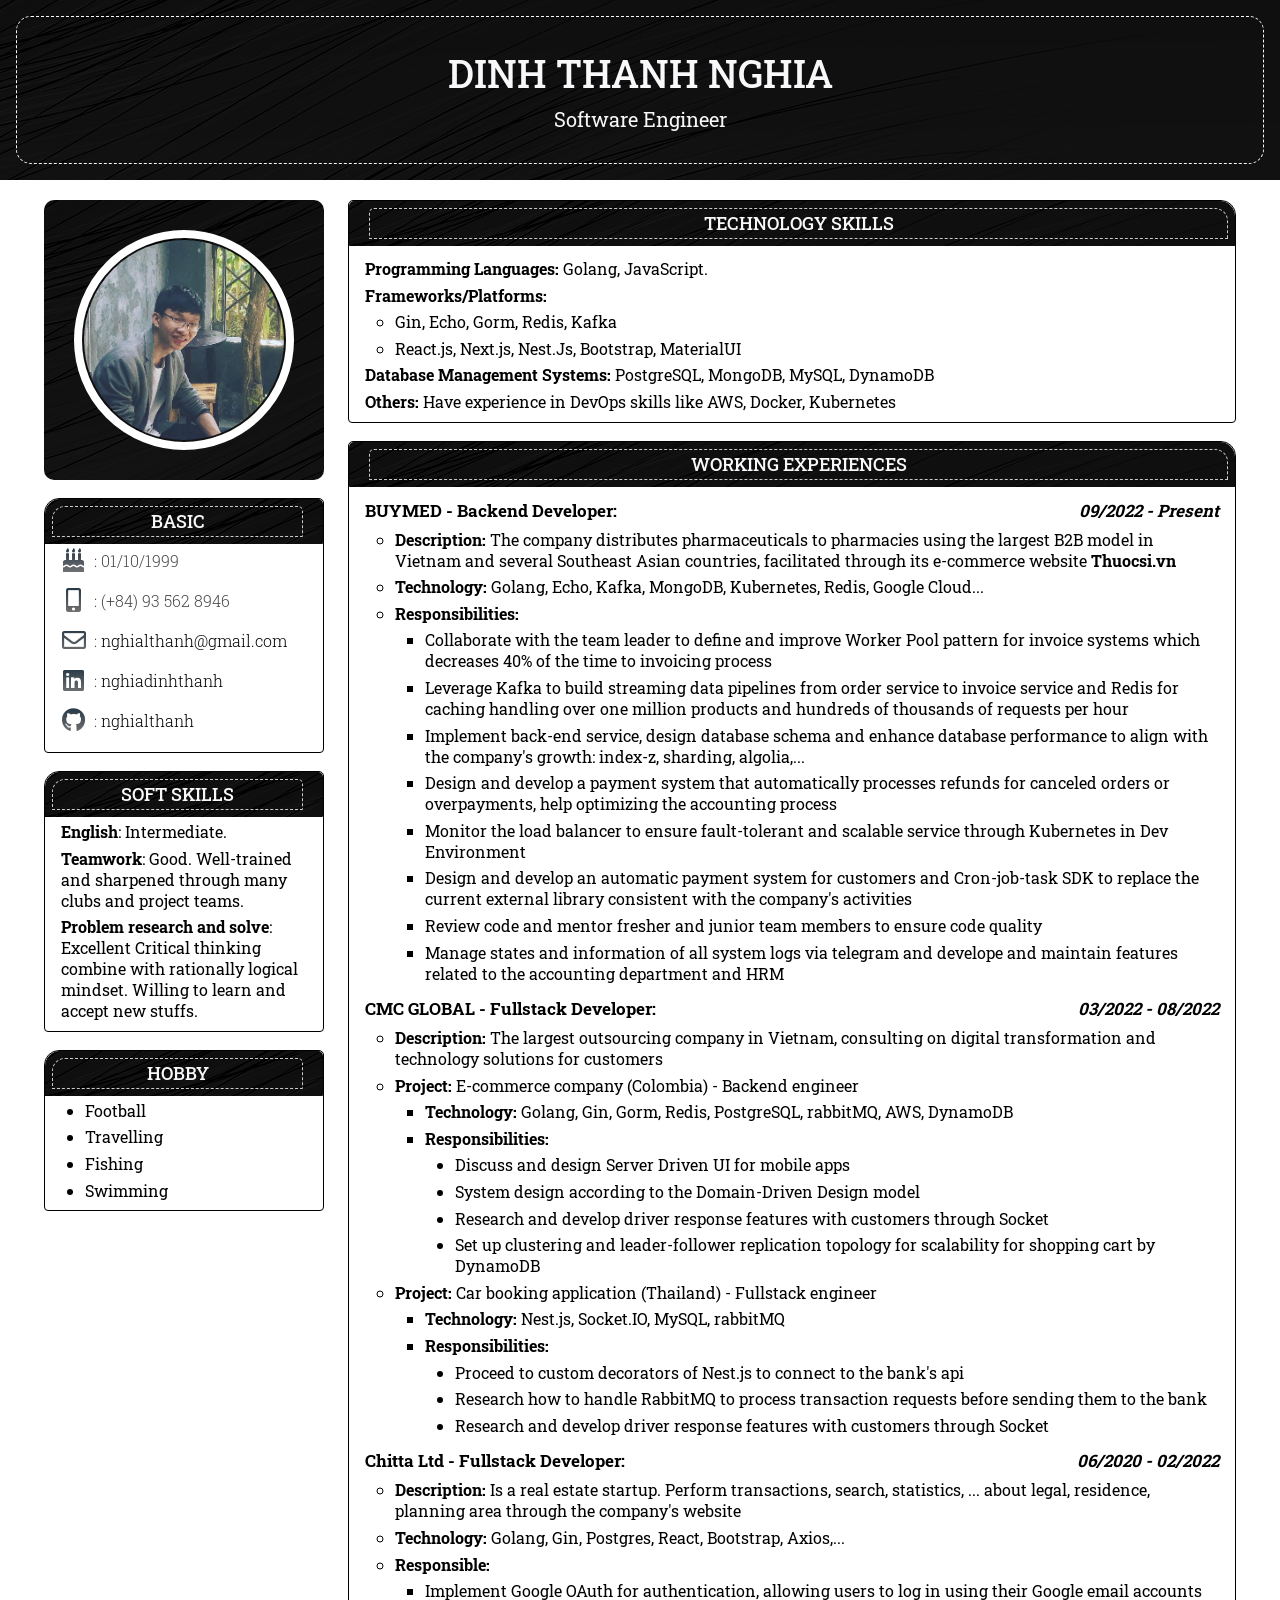
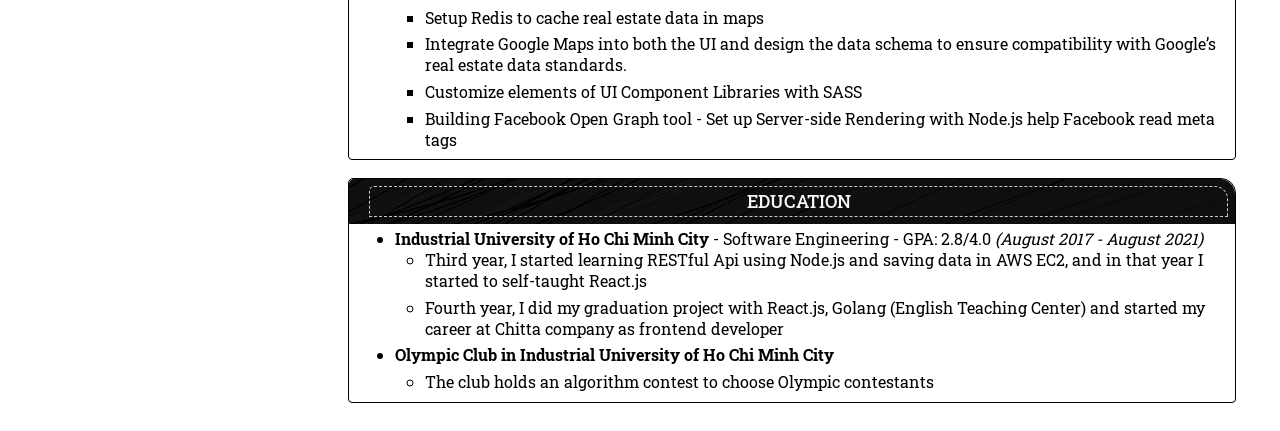
==== page/cv/cv.html @ 8c330e4e "fix huge ui" ====
<!DOCTYPE html>
<html>
    <head>
        <meta charset="utf-8" />
        <meta name="description" content="" />
        <title>Dinh Thanh Nghia CV</title>
        <link
            rel="stylesheet"
            href="https://cdnjs.cloudflare.com/ajax/libs/font-awesome/5.15.4/css/all.min.css"
        />

        <link
            href="https://fonts.googleapis.com/css?family=Roboto:100,400|Roboto+Slab:300,400|Quicksand:300|JetBrains+Mono:wght@100;300"
            rel="stylesheet"
        />
        <link rel="stylesheet" href="./cv.css" />
        <link rel="stylesheet" href="../../cv-wrapper.css" />
        <link rel="stylesheet" href="../../cv-global.css" />
    </head>
    <body>
        <div class="hero_section hero_section_resume">
            <div class="hero_section_intro"><p>DINH THANH NGHIA</p><span>Software Engineer</span></div>
        </div>

        <div class="wrapper wrapper_color">
            <div class="columns">
                <div class="column column_left">
                    <div class="column_left_avatar">
                        <div class="avatar">
                        <img src="../../img/avatar.jpg" alt="avatar"></img></div>
                    </div>
                    <div class="box_info">
                        <div class="title_pane">
                            <div class="title_pane_border">
                                <div class="title_pane_text"><i class="fas fa-user"></i>Basic</div>
                            </div>
                            <div class="title_pane_circle_white">
                                <div class="circle_white"></div>
                                <div class="circle_white"></div>
                            </div>
                        </div>
                        <div class="box_info_content">
                            <p class="box_info_content_item">
                                <i class="fas fa-birthday-cake icon_title"></i><span>:
                                01/10/1999</span>
                            </p>
                            <p class="box_info_content_item">
                                <i class="fas fa-mobile-alt icon_title"></i
                                ><span>: (+84) 93 562 8946</span>
                            </p>
                            <p class="box_info_content_item">
                                <i class="far fa-envelope icon_title"></i><span>:
                                <a
                                    href="mailto:nghialthanh@gmail.com"
                                    target="_blank"
                                    style="color: black;"
                                    >nghialthanh@gmail.com</a
                                ><span>
                            </p>
                            <p class="box_info_content_item">
                                <i class="fab fa-linkedin icon_title"></i><span>:
                                    <a
                                    href="https://www.linkedin.com/in/nghia-dinh-8259a9192/"
                                    target="_blank"
                                    style="color: black;"
                                    >nghiadinhthanh</a></span>
                            </p>
                            <p class="box_info_content_item">
                                <i class="fab fa-github icon_title"></i><span>:
                                    <a
                                    href="https://github.com/nghialthanh"
                                    target="_blank"
                                    style="color: black;"
                                    >nghialthanh</a></span>
                            </p>
                        </div>
                    </div>
                    <div class="box_info">
                        <div class="title_pane">
                            <div class="title_pane_border">
                                <div class="title_pane_text"><i class="fas fa-gamepad"></i>Soft skills</div>
                            </div>
                            <div class="title_pane_circle_white">
                                <div class="circle_white"></div>
                                <div class="circle_white"></div>
                            </div>
                        </div>
                        <div class="box_info_content">
                            <ul style="padding-left: 0;list-style: none;">
                                <li><strong>English</strong>: Intermediate.</li>
                                <li><strong>Teamwork</strong>: Good. Well-trained and sharpened through many clubs and project teams.</li>
                                <li><strong>Problem research and solve</strong>: Excellent Critical thinking combine with rationally logical mindset. Willing to learn and accept new stuffs.</li>
                            </ul>
                        </div>
                    </div>
                    <div class="box_info">
                        <div class="title_pane">
                            <div class="title_pane_border">
                                <div class="title_pane_text"><i class="fas fa-gamepad"></i>Hobby</div>
                            </div>
                            <div class="title_pane_circle_white">
                                <div class="circle_white"></div>
                                <div class="circle_white"></div>
                            </div>
                        </div>
                        <div class="box_info_content">
                            <ul style="padding-left: 1.5rem;">
                                <li>Football</li>
                                <li>Travelling</li>
                                <li>Fishing</li>
                                <li>Swimming</li>
                            </ul>
                        </div>
                    </div>
                </div>
                <!-- <div class="columns_hr"></div> -->
                <div class="column column_right">
                    <div class="box_info box_info_right" style="margin-top: 0;">
                        <div class="title_pane">
                            <div class="title_pane_circle_white">
                                <div class="circle_white"></div>
                                <div class="circle_white"></div>
                            </div>
                            <div class="title_pane_border">
                                <div class="title_pane_text"><i class="fas fa-trophy"></i>Technology skills</div>
                            </div>
                        </div>
                        <div class="box_info_content">
                            <ul style="list-style: none;padding-left: 0px; margin-top: 8px;">
                                <li><strong>Programming Languages:</strong> Golang, JavaScript.</li>
                                <li><strong>Frameworks/Platforms:</strong></li>
                                <ul>
                                    <li>Gin, Echo, Gorm, Redis, Kafka</li>
                                    <li>React.js, Next.js, Nest.Js, Bootstrap, MaterialUI</li>
                                </ul>
                                <li><strong>Database Management Systems:</strong> PostgreSQL, MongoDB, MySQL, DynamoDB</li>
                                <li><strong>Others:</strong> Have experience in DevOps skills like AWS, Docker, Kubernetes</li>
                            </ul>
                        </div>
                    </div>
                    <div class="box_info box_info_right">
                        <div class="title_pane">
                            <div class="title_pane_circle_white">
                                <div class="circle_white"></div>
                                <div class="circle_white"></div>
                            </div>
                            <div class="title_pane_border">
                                <div class="title_pane_text"><i class="fas fa-briefcase"></i>Working Experiences</div>
                            </div>
                        </div>
                        <div class="box_info_content">
                            <ul style="list-style: none;padding-left: 0px; margin-top: 8px;">
                                <li><strong class="label_company">BUYMED - Backend Developer: <em>09/2022 - Present</em></strong>
                                    <ul>
                                        <li style="margin-top: .3rem;"><strong>Description:</strong> The company distributes pharmaceuticals to pharmacies using the largest B2B model in Vietnam and several Southeast Asian countries, facilitated through its e-commerce website <strong>Thuocsi.vn</strong></li>
                                        <li style="margin-top: .3rem;"><strong>Technology:</strong> Golang, Echo, Kafka, MongoDB, Kubernetes, Redis, Google Cloud...</li>
                                        <li style="margin-top: .3rem;"><strong>Responsibilities:</strong></li>
                                        <ul>
                                            <li>Collaborate with the team leader to define and improve Worker Pool pattern for invoice systems which decreases 40% of the time to invoicing process</li>
                                            <li>Leverage Kafka to build streaming data pipelines from order service to invoice service and Redis for caching handling over one million products and hundreds of thousands of requests per hour</li>
                                            <li>Implement back-end service, design database schema and enhance database performance to align with the company's growth: index-z, sharding, algolia,...</li>
                                            <li>Design and develop a payment system that automatically processes refunds for canceled orders or overpayments, help optimizing the accounting process</li>
                                            <li>Monitor the load balancer to ensure fault-tolerant and scalable service through Kubernetes in Dev Environment</li>
                                            <li>Design and develop an automatic payment system for customers and Cron-job-task SDK to replace the current external library consistent with the company's activities</li>
                                            <li>Review code and mentor fresher and junior team members to ensure code quality</li>
                                            <li>Manage states and information of all system logs via telegram and develope and maintain features related to the accounting department and HRM</li>
                                        </ul>
                                    </ul>
                                </li>
                            </ul>
                        </div>
                        <div class="box_info_content">
                            <ul style="list-style: none;padding-left: 0px;">
                                <li><strong class="label_company">CMC GLOBAL - Fullstack Developer: <em>03/2022 - 08/2022</em></strong>
                                    
                                    <ul>
                                        <li style="margin-top: .3rem;"><strong>Description:</strong> The largest outsourcing company in Vietnam, consulting on digital transformation and technology solutions for customers
                                        <li style="margin-top: .3rem;"><strong>Project:</strong> E-commerce company (Colombia) - Backend engineer</li>
                                        <ul>
                                            <li><strong>Technology:</strong> Golang, Gin, Gorm, Redis, PostgreSQL, rabbitMQ, AWS, DynamoDB</li>
                                            <li><strong>Responsibilities:</strong></li>
                                            <ul style="list-style: outside;">
                                                <li>Discuss and design Server Driven UI for mobile apps</li>
                                                <li>System design according to the Domain-Driven Design model</li>
                                                <li>Research and develop driver response features with customers through Socket</li>
                                                <li>Set up clustering and leader-follower replication topology for scalability for shopping cart by DynamoDB</li>
                                            </ul>
                                        </ul>
                                        <li style="margin-top: .3rem;"><strong>Project:</strong> Car booking application (Thailand) - Fullstack engineer</li>
                                        <ul>
                                            <li><strong>Technology:</strong> Nest.js, Socket.IO, MySQL, rabbitMQ</li>
                                            <li><strong>Responsibilities:</strong></li>
                                            <ul style="list-style: outside;">
                                                <li>Proceed to custom decorators of Nest.js to connect to the bank's api</li>
                                                <li>Research how to handle RabbitMQ to process transaction requests before sending them to the bank</li>
                                                <li>Research and develop driver response features with customers through Socket</li>
                                            </ul>
                                        </ul>
                                    </ul>
                                </li>
                            </ul>
                        </div>
                        <div class="box_info_content">
                            <ul style="list-style: none;padding-left: 0px;"">
                                <li><strong class="label_company">Chitta Ltd - Fullstack Developer: <em>06/2020 - 02/2022</em></strong>
                                    <ul>
                                        <li style="margin-top: .3rem;"><strong>Description:</strong> Is a real estate startup. Perform transactions, search, statistics, ... about legal, residence, planning area through the company's website</li>
                                        <li style="margin-top: .3rem;"><strong>Technology:</strong> Golang, Gin, Postgres, React, Bootstrap, Axios,...</li>
                                        <li style="margin-top: .3rem;"><strong>Responsible:</strong></li>
                                            <ul>
                                                <li>Implement Google OAuth for authentication, allowing users to log in using their Google email accounts</li>
                                                <li>Setup Redis to cache real estate data in maps</li>
                                                <li>Integrate Google Maps into both the UI and design the data schema to ensure compatibility with Google’s real estate data standards.</li>
                                                <li>Customize elements of UI Component Libraries with SASS</li>
                                                <li>Building Facebook Open Graph tool - Set up Server-side Rendering with Node.js help Facebook read meta tags</li>
                                            </ul>
                                        </li> 
                                    </ul>
                                </li>
                            </ul>
                        </div> 
                        
                        
                    </div>
                    <!-- <div class="box_info box_info_right">
                        <div class="title_pane">
                            <div class="title_pane_circle_white">
                                <div class="circle_white"></div>
                                <div class="circle_white"></div>
                            </div>
                            <div class="title_pane_border">
                                <div class="title_pane_text"><i class="fas fa-rocket"></i>Project</div>
                            </div>
                        </div>
                        <div class="box_info_content">
                            <ul>
                                <li><strong>English Teaching Center</strong> - Fullstack Developer: <em>(March 2021 - May 2021)</em><br>
                                    <ul>
                                        <li style="margin-top: .35rem;">Technology: FE(React.js, Redux, Bootstrap, SASS, Axios), BE-(Golang-Gin-MongoDB)</li>
                                        <li>Introducing the English teaching center</li>
                                        <li>Manages the teaching and learning through the management website</li>
                                    </ul>
                                </li>
                                <li><strong>StartUp-ChatWebsite-FazoLace</strong> - Frontend Developer: <em>(August 2020 - October 2020)</em><br>
                                    <ul>
                                        <li style="margin-top: .35rem;">Technology: React.js, Redux, Ant Design, SASS, Axios, Socket.IO</li>
                                        <li>Allows users to create accounts and 
                                            login to the web</li>
                            
                                        <li>
                                            
                                            Send message,
                                            stickers, pictures and videos for everyone</li>
                                    </ul>
                                </li>
                            </ul>
                        </div>
                    </div> -->
                    <div class="box_info box_info_right">
                        <div class="title_pane">
                            <div class="title_pane_circle_white">
                                <div class="circle_white"></div>
                                <div class="circle_white"></div>
                            </div>
                            <div class="title_pane_border">
                                <div class="title_pane_text"><i class="fas fa-user-graduate"></i>Education
                                </div>
                            </div>
                        </div>
                        <div class="box_info_content">
                            <ul>
                                <li><strong>Industrial University of Ho Chi Minh City</strong> - Software Engineering - GPA: 2.8/4.0 <em>(August 2017 -  August 2021)</em><br>
                                    <ul>
                                        <li>Third year, I started learning RESTful Api using Node.js and saving data in AWS EC2, and in that year I started to self-taught React.js
                                            </li>
                                        <li>Fourth year, I did my graduation project with React.js, Golang (English Teaching Center) and started my career at Chitta company as frontend developer
                                            </li>
                                    </ul>
                                </li>
                                <li><strong>Olympic Club in Industrial University of Ho Chi
                                    Minh City</strong><br>
                                    <ul>
                                        <li style="margin-top: .35rem;">The club holds an algorithm contest to choose Olympic contestants
                                            </li>
                                    </ul>
                                </li>
                            </ul>
                        </div>
                    </div>
                </div>
            </div>
        </div>
        <!-- <script src="https://cdnjs.cloudflare.com/ajax/libs/highlight.js/9.12.0/highlight.min.js"></script> -->
        <!-- <script>
            hljs.initHighlightingOnLoad();
        </script> -->
        <script src="cv.js"></script>
    </body>
</html>
---- page/cv/cv.css ----
/* hero resume  */

.hero_section_resume {
    padding: 1rem !important;
    height: 180px !important;
    /* background-color: var(--primary-color-light) !important; */
    background-image: url("../../img/back1.jpg");
    transition: height 2s, background-color 2s !important;
}

.hero_section_intro {
    width: 100%;
    height: 100%;
    display: flex;
    flex-direction: column;
    justify-content: center;
    align-items: center;
    border: 1px dashed var(--bg-color);
    border-radius: 15px;
}

.hero_section_intro p {
    color: var(--bg-color);
    font-size: 38px;
    font-weight: 500;
    margin-bottom: 0.5rem;
    margin-top: 0;
}

.hero_section_intro span {
    color: var(--bg-color);
    font-size: 20px;
    font-weight: 400;
}

.columns {
    width: 100%;
    height: 100%;
    display: flex;
    padding-top: 0.5rem;
}

.columns_hr {
    width: 5px;
    border-radius: 5px;
    margin: 0.75rem 0;
    background-color: var(--primary-color-light);
    /* width: 0; 
    height: 0; 
    border-left: 30px solid transparent;
    border-right: 30px solid transparent;
  
    border-bottom: 1000px solid rgb(80, 41, 5); */
}

.column {
    position: relative;
    display: block;
    flex-basis: 0;
    flex-grow: 1;
    flex-shrink: 1;
    padding: 0.75rem;
}

/* column to the left of cv */
.column_left {
    width: 25%;
    flex: none;
    min-width: 285px;
}

.column_left_avatar {
    display: flex;
    justify-content: center;
    align-items: center;
    position: relative;
    z-index: 98;
    padding: 30px;
    background-image: url("../../img/back.jpg");
    border-radius: 10px;
}

.column_left_avatar .avatar {
    width: 220px;
    height: 220px;
    position: relative;
    border-radius: 50%;
    border: 8px solid white;
    display: flex;
    justify-content: center;
    align-items: center;
}

/* .column_left_avatar .avatar::after {
    content: "";
    border: 10px solid rgba(55, 140, 63, 0.6);
    border-radius: 50%;
    height: 200px;
    width: 200px;
    position: absolute;
    left: -17px;
    top: -17px;
    animation: pulsate 1.6s ease-out;
    animation-iteration-count: infinite;
    opacity: 0;
    z-index: 2;
} */

.column_left_avatar .avatar img {
    position: relative;
    padding: 0;
    margin: 0;
    border-radius: 50%;
    transition: all 0.3s ease-out;
    width: 200px;
    height: 200px;
    object-fit: cover;
    z-index: 3;
}

.box_info {
    margin-top: 18px;
    background-color: var(--primary-color-light-2);
    border-radius: 15px 5px 4px 4px;
    border: 1px solid black;
    /* box-shadow: 2px 4px 4px rgba(0, 0, 0, 0.25); */
}

.column_right .box_info {
    border-radius: 5px 15px 4px 4px;
}

/* box title pane */
.title_pane {
    /* background-color: var(--primary-color-light); */
    background-image: url("../../img/back.jpg");
    border-radius: 15px 5px 1px 0px;
    padding: 7px;
    padding-right: 0;
    position: relative;
    display: flex;
}

.column_right .title_pane {
    background-image: url("../../img/back2.jpg");
    border-radius: 5px 15px 0px 1px;
    padding-left: 0;
    padding-right: 7px;
}

.title_pane_border {
    width: calc(100% - 20px);
    border: 1px dashed var(--light-gray-color);
    border-radius: 13px 5px 1px 0px;
    padding: 3px;
}

.column_right .title_pane_border {
    border-radius: 5px 13px 0px 1px;
}

.title_pane_text {
    color: var(--bg-color);
    text-transform: uppercase;
    font-weight: 500;
    text-align: center;
    font-size: 1.1rem;
}

.title_pane_text i {
    font-size: 1.2rem;
    margin-right: 0.5rem;
    display: none;
}

.title_pane_circle_white {
    display: flex;
    width: 20px;
    flex-direction: column;
    justify-content: space-between;
    align-items: center;
}
.title_pane_circle_white .circle_white {
    border-radius: 50%;
    width: 9px;
    height: 9px;
    /* background-color: var(--bg-color); */
    position: relative;
}

/* .title_pane_circle_white .circle_white::before {
    content: "";
    position: absolute;
    right: -27px;
    top: -3px;
    width: 27px;
    height: 6px;
    background-color: transparent;
    border-radius: 100px / 50px;
    border: 3px dashed var(--primary-color-light);
}

.column_right .title_pane_circle_white .circle_white::before {
    left: -27px;
} */

/* content of box */
.box_info_content {
    padding: 0.25rem 1rem 0.25rem 1rem;
}

.box_info_content ul li {
    margin-bottom: 0.35rem;
}

.horizontal_box {
    display: flex;
    flex-direction: row;
    flex-wrap: wrap;
}

.horizontal_box li {
    width: 33%;
}

.box_info_content_item {
    margin-bottom: 1rem;
    margin-top: 0;
    display: flex;
    align-items: center;
}

.box_info_content_item .icon_title {
    font-size: 24px;
    width: 25px;
    text-align: center;
    margin-right: 0.5rem;
    /* color: var(--primary-color); */
    background: -webkit-linear-gradient(
        var(--primary-color),
        var(--primary-color-light)
    );
    -webkit-background-clip: text;
    -webkit-text-fill-color: transparent;
}

.box_info_content_item .progress_skill_title {
    flex-grow: 1;
    width: 100px;
    margin: 0;
}
.box_info_content_item .progress_skill {
    flex: 4 0 0;
    height: 5px;
    background-color: var(--primary-color-light-2);
    position: relative;
}

.box_info_content_item .progress_skill_bar {
    position: absolute;
    top: 0;
    left: 0;
    height: 100%;
    background-color: var(--primary-color);
}

.label_company {
    width: 100%;
    display: flex;
    justify-content: space-between;
    font-size: 17px;
    margin-bottom: 7px;
}
.list_tech ul {
    display: flex;
    flex-wrap: wrap;
}
.list_tech ul li {
    width: 50%;
}
---- cv-wrapper.css ----
.wrapper {
    display: flex;
    flex-grow: 1;
    margin: 0 auto;
    position: relative;
    width: auto;
    margin-bottom: 1rem;
}

.wrapper .wrapper_btn_group {
    width: 100%;
    margin-top: 100px;
    padding: 2rem;
    display: flex;
    flex-direction: row;
    justify-content: space-around;
    align-items: center;
}

.wrapper_btn_group .wrapper_btn_page {
    width: 250px;
    height: 60px;
    border-radius: 10px;
    border: 4px solid var(--white-color);
    display: flex;
    justify-content: center;
    align-items: center;
    color: var(--white-color);
    font-size: 20px;
    font-weight: 600;
}

.wrapper_btn_group .wrapper_btn_page:hover {
    cursor: pointer;
    background: var(--white-color);
    border-color: var(--dark-gray-color);
    color: var(--dark-gray-color);
}
---- cv-global.css ----
/* css variables*/
:root {
    /*default*/
    /* --primary-color-font: black;
    --bg-color: black; */
    --primary-color-font: #4a4a4a;
    --bg-color: #f8f8fa;

    /* green-blue */
    --primary-color: #253847;
    --primary-color-light: rgb(112, 112, 112);
    /* --primary-color-light-2: #c0e5d5; */

    /* orange yellow */
    /* --primary-color: #e73600;
    --primary-color-light: #fe9321;
    --primary-color-light-2: #ffeeb8; */

    /* --primary-color: #2050bc;
    --primary-color-light: #0f3387;
    --primary-color-light-2: #cce9f5; */

    /* blue blur */
    /* --primary-color: #6a8ddf;
    --primary-color-light: #c9d1e2;
    --primary-color-light-2: #cde4ee; */

    --accent-color: #fe6a6b;
    --accent-color-light: #ffe4e4;
    --accent-color-dark: #b94b4c;
    --white-color: #fafbfc;
    --light-gray-color: #c6cbd1;
    --medium-gray-color: #959da5;
    --dark-gray-color: #444d56;

    --code-bg-color: #f0e8e8;
}

/* normalized */
html,
body {
    padding: 0;
    margin: 0;
    font-family: "Roboto Slab", serif;
    /* background-color: #e8f8fd; */
}

html,
body {
    display: flex;
    flex-direction: column;
    min-height: 100vh;
    overflow-x: hidden;
}

ul {
    margin: 0;
    padding-left: 30px;
}

p {
    font-weight: 300;
    font-size: 1em;
    /* color: #4a4a4a; */
    color: var(--primary-color-font);
}

a {
    text-decoration: none;
    color: rgb(53, 140, 202);
}

a:hover {
    text-decoration: underline;
}

hr {
    padding: 1rem 0;
    border: 0;
    border-bottom: 1px solid var(--bg-color);
}

* {
    box-sizing: border-box;
}

/* code */
.code {
    border-radius: 3px;
    font-family: Space Mono, SFMono-Regular, Menlo, Monaco, Consolas,
        Liberation Mono, Courier New, monospace;
    background: var(--bg-color);
    border: 1px solid var(--code-bg-color);
    color: var(--primary-color-light);
}

.code--block {
    white-space: pre-line;
    padding: 0 1.5rem;
}

.code--inline {
    padding: 3px 6px;
    font-size: 80%;
}

/* layout */
.wrapper {
    width: 95%;
    overflow-x: hidden;
}
@media screen and (min-width: 1408px) {
    .wrapper {
        max-width: 1344px;
    }
}
@media screen and (min-width: 1152px) {
    .container {
        max-width: 1152px;
    }
}
@media screen and (min-width: 1024px) {
    .container {
        max-width: 960px;
    }
}

.footer {
    text-align: center;
    background-color: var(--primary-color);
    padding: 2rem;
    color: white;
}

@keyframes fadeUp {
    0% {
        opacity: 0;
        transform: translate3d(0, 30px, 0);
    }
    100% {
        transform: translate3d(0, 0, 0);
    }
}

@keyframes fadeUp2 {
    0% {
        transform: translateY(5px);
    }
    100% {
        transform: translateY(-5px);
    }
}

@keyframes pulsate {
    0% {
        transform: scale(0.8, 0.8);
        opacity: 0;
    }
    50% {
        opacity: 1;
    }
    100% {
        transform: scale(1, 1);
        opacity: 0;
    }
}
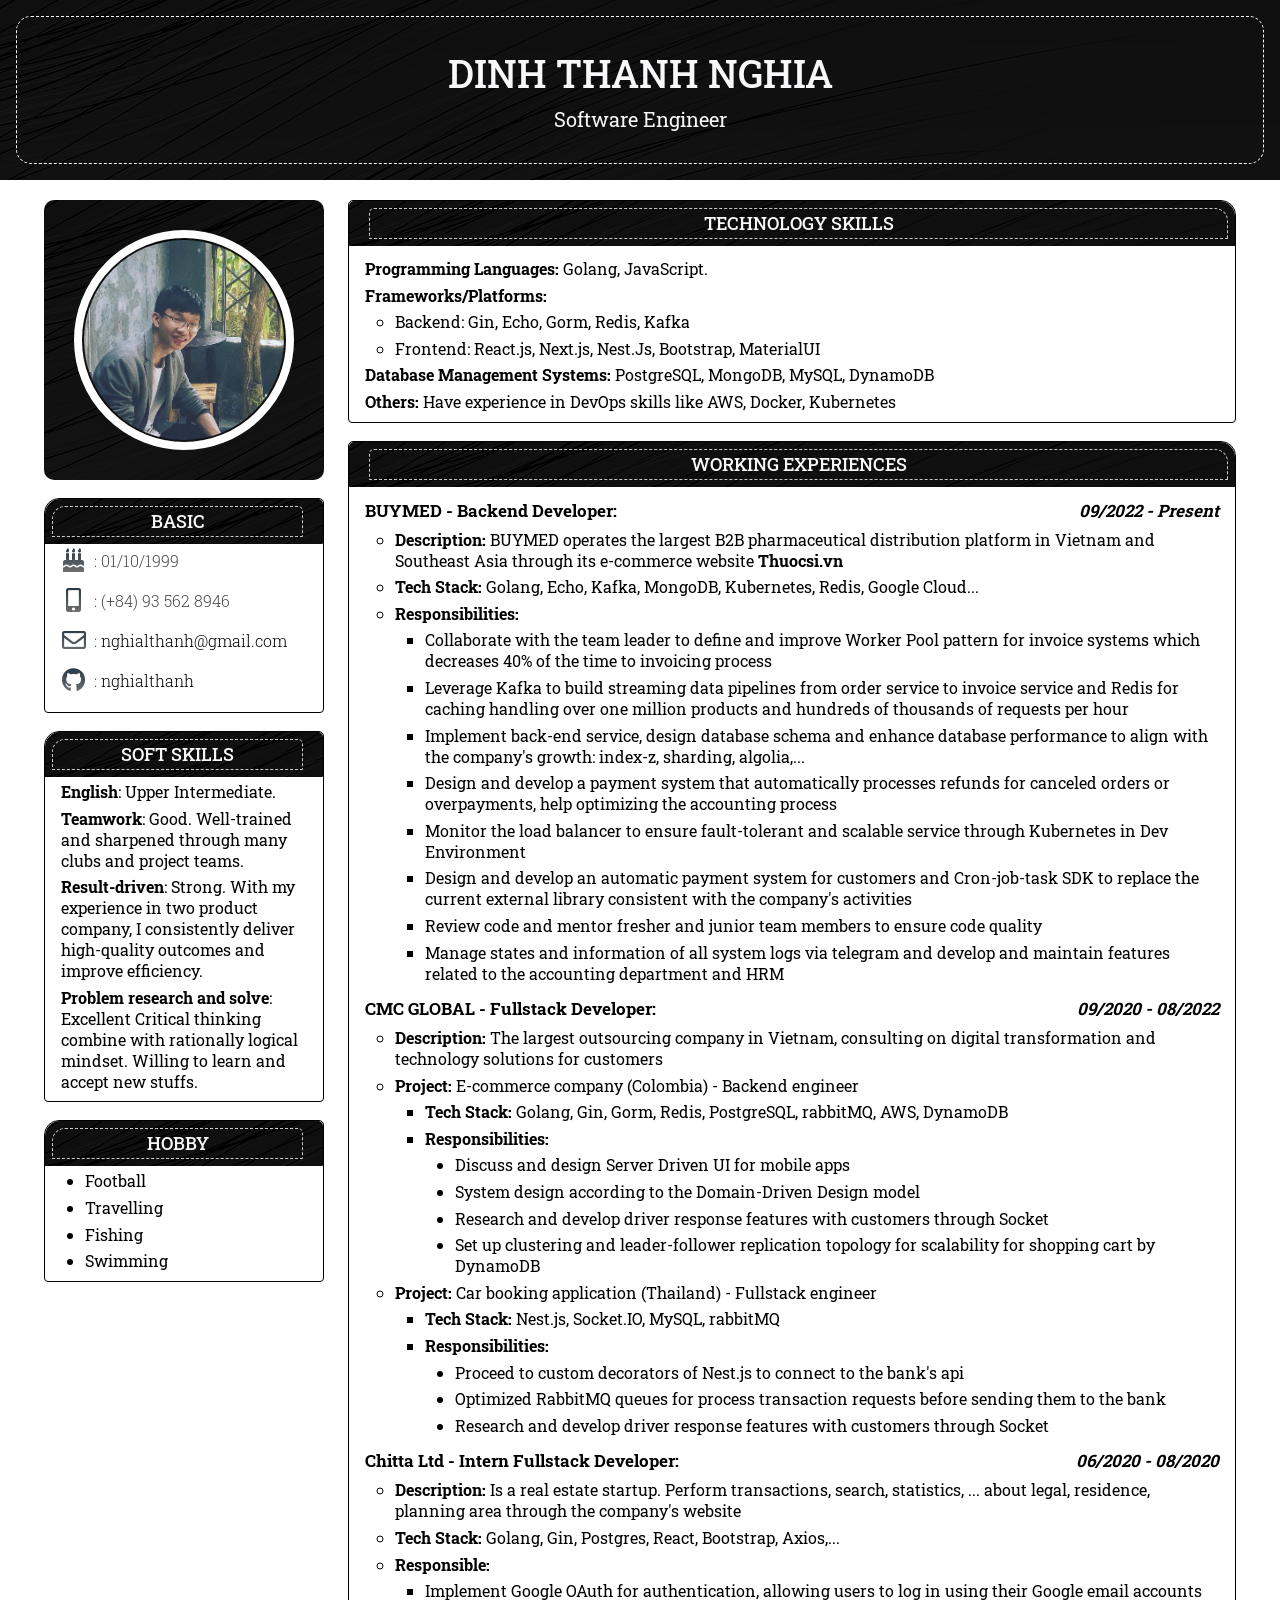
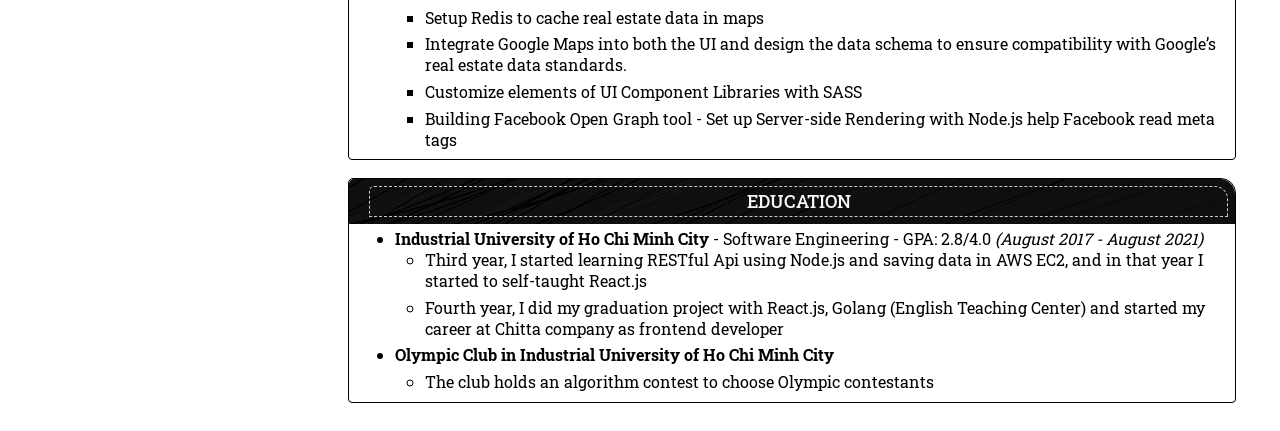
==== commit 3b7cc42a: "fix gramar" ====
--- a/page/cv/cv.html
+++ b/page/cv/cv.html
@@ -27,7 +27,8 @@
                 <div class="column column_left">
                     <div class="column_left_avatar">
                         <div class="avatar">
-                        <img src="../../img/avatar.jpg" alt="avatar"></img></div>
+                            <img src="../../img/avatar.jpg" alt="avatar"></img>
+                        </div>
                     </div>
                     <div class="box_info">
                         <div class="title_pane">
@@ -57,14 +58,14 @@
                                     >nghialthanh@gmail.com</a
                                 ><span>
                             </p>
-                            <p class="box_info_content_item">
+                            <!-- <p class="box_info_content_item">
                                 <i class="fab fa-linkedin icon_title"></i><span>:
                                     <a
                                     href="https://www.linkedin.com/in/nghia-dinh-8259a9192/"
                                     target="_blank"
                                     style="color: black;"
                                     >nghiadinhthanh</a></span>
-                            </p>
+                            </p> -->
                             <p class="box_info_content_item">
                                 <i class="fab fa-github icon_title"></i><span>:
                                     <a
@@ -87,8 +88,9 @@
                         </div>
                         <div class="box_info_content">
                             <ul style="padding-left: 0;list-style: none;">
-                                <li><strong>English</strong>: Intermediate.</li>
+                                <li><strong>English</strong>: Upper Intermediate.</li>
                                 <li><strong>Teamwork</strong>: Good. Well-trained and sharpened through many clubs and project teams.</li>
+                                <li><strong>Result-driven</strong>: Strong. With my experience in two product company, I consistently deliver high-quality outcomes and improve efficiency.</li>
                                 <li><strong>Problem research and solve</strong>: Excellent Critical thinking combine with rationally logical mindset. Willing to learn and accept new stuffs.</li>
                             </ul>
                         </div>
@@ -130,8 +132,8 @@
                                 <li><strong>Programming Languages:</strong> Golang, JavaScript.</li>
                                 <li><strong>Frameworks/Platforms:</strong></li>
                                 <ul>
-                                    <li>Gin, Echo, Gorm, Redis, Kafka</li>
-                                    <li>React.js, Next.js, Nest.Js, Bootstrap, MaterialUI</li>
+                                    <li>Backend: Gin, Echo, Gorm, Redis, Kafka</li>
+                                    <li>Frontend: React.js, Next.js, Nest.Js, Bootstrap, MaterialUI</li>
                                 </ul>
                                 <li><strong>Database Management Systems:</strong> PostgreSQL, MongoDB, MySQL, DynamoDB</li>
                                 <li><strong>Others:</strong> Have experience in DevOps skills like AWS, Docker, Kubernetes</li>
@@ -152,8 +154,8 @@
                             <ul style="list-style: none;padding-left: 0px; margin-top: 8px;">
                                 <li><strong class="label_company">BUYMED - Backend Developer: <em>09/2022 - Present</em></strong>
                                     <ul>
-                                        <li style="margin-top: .3rem;"><strong>Description:</strong> The company distributes pharmaceuticals to pharmacies using the largest B2B model in Vietnam and several Southeast Asian countries, facilitated through its e-commerce website <strong>Thuocsi.vn</strong></li>
-                                        <li style="margin-top: .3rem;"><strong>Technology:</strong> Golang, Echo, Kafka, MongoDB, Kubernetes, Redis, Google Cloud...</li>
+                                        <li style="margin-top: .3rem;"><strong>Description:</strong> BUYMED operates the largest B2B pharmaceutical distribution platform in Vietnam and Southeast Asia through its e-commerce website <strong>Thuocsi.vn</strong></li>
+                                        <li style="margin-top: .3rem;"><strong>Tech Stack:</strong> Golang, Echo, Kafka, MongoDB, Kubernetes, Redis, Google Cloud...</li>
                                         <li style="margin-top: .3rem;"><strong>Responsibilities:</strong></li>
                                         <ul>
                                             <li>Collaborate with the team leader to define and improve Worker Pool pattern for invoice systems which decreases 40% of the time to invoicing process</li>
@@ -163,7 +165,7 @@
                                             <li>Monitor the load balancer to ensure fault-tolerant and scalable service through Kubernetes in Dev Environment</li>
                                             <li>Design and develop an automatic payment system for customers and Cron-job-task SDK to replace the current external library consistent with the company's activities</li>
                                             <li>Review code and mentor fresher and junior team members to ensure code quality</li>
-                                            <li>Manage states and information of all system logs via telegram and develope and maintain features related to the accounting department and HRM</li>
+                                            <li>Manage states and information of all system logs via telegram and develop and maintain features related to the accounting department and HRM</li>
                                         </ul>
                                     </ul>
                                 </li>
@@ -171,13 +173,13 @@
                         </div>
                         <div class="box_info_content">
                             <ul style="list-style: none;padding-left: 0px;">
-                                <li><strong class="label_company">CMC GLOBAL - Fullstack Developer: <em>03/2022 - 08/2022</em></strong>
+                                <li><strong class="label_company">CMC GLOBAL - Fullstack Developer: <em>09/2020 - 08/2022</em></strong>
                                     
                                     <ul>
                                         <li style="margin-top: .3rem;"><strong>Description:</strong> The largest outsourcing company in Vietnam, consulting on digital transformation and technology solutions for customers
                                         <li style="margin-top: .3rem;"><strong>Project:</strong> E-commerce company (Colombia) - Backend engineer</li>
                                         <ul>
-                                            <li><strong>Technology:</strong> Golang, Gin, Gorm, Redis, PostgreSQL, rabbitMQ, AWS, DynamoDB</li>
+                                            <li><strong>Tech Stack:</strong> Golang, Gin, Gorm, Redis, PostgreSQL, rabbitMQ, AWS, DynamoDB</li>
                                             <li><strong>Responsibilities:</strong></li>
                                             <ul style="list-style: outside;">
                                                 <li>Discuss and design Server Driven UI for mobile apps</li>
@@ -188,11 +190,11 @@
                                         </ul>
                                         <li style="margin-top: .3rem;"><strong>Project:</strong> Car booking application (Thailand) - Fullstack engineer</li>
                                         <ul>
-                                            <li><strong>Technology:</strong> Nest.js, Socket.IO, MySQL, rabbitMQ</li>
+                                            <li><strong>Tech Stack:</strong> Nest.js, Socket.IO, MySQL, rabbitMQ</li>
                                             <li><strong>Responsibilities:</strong></li>
                                             <ul style="list-style: outside;">
                                                 <li>Proceed to custom decorators of Nest.js to connect to the bank's api</li>
-                                                <li>Research how to handle RabbitMQ to process transaction requests before sending them to the bank</li>
+                                                <li>Optimized RabbitMQ queues for process transaction requests before sending them to the bank</li>
                                                 <li>Research and develop driver response features with customers through Socket</li>
                                             </ul>
                                         </ul>
@@ -202,10 +204,10 @@
                         </div>
                         <div class="box_info_content">
                             <ul style="list-style: none;padding-left: 0px;"">
-                                <li><strong class="label_company">Chitta Ltd - Fullstack Developer: <em>06/2020 - 02/2022</em></strong>
+                                <li><strong class="label_company">Chitta Ltd - Intern Fullstack Developer: <em>06/2020 - 08/2020</em></strong>
                                     <ul>
                                         <li style="margin-top: .3rem;"><strong>Description:</strong> Is a real estate startup. Perform transactions, search, statistics, ... about legal, residence, planning area through the company's website</li>
-                                        <li style="margin-top: .3rem;"><strong>Technology:</strong> Golang, Gin, Postgres, React, Bootstrap, Axios,...</li>
+                                        <li style="margin-top: .3rem;"><strong>Tech Stack:</strong> Golang, Gin, Postgres, React, Bootstrap, Axios,...</li>
                                         <li style="margin-top: .3rem;"><strong>Responsible:</strong></li>
                                             <ul>
                                                 <li>Implement Google OAuth for authentication, allowing users to log in using their Google email accounts</li>
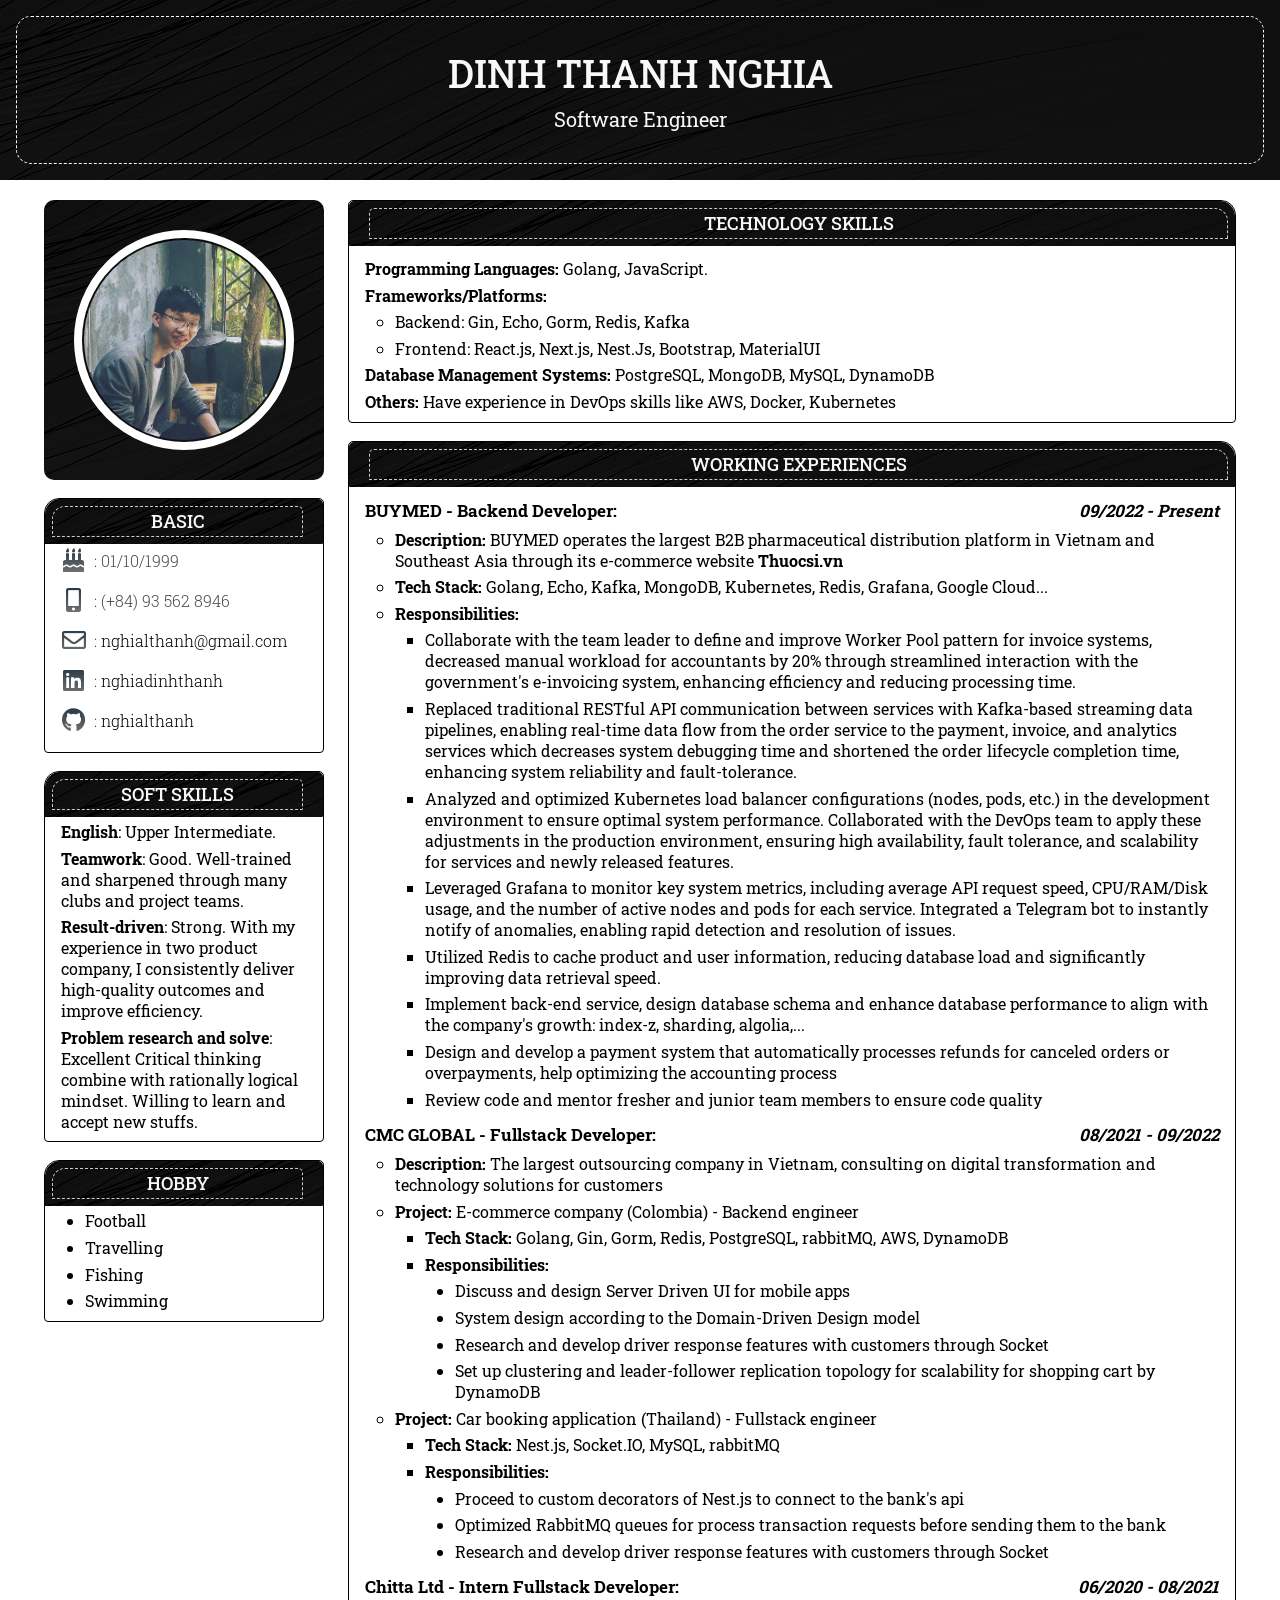
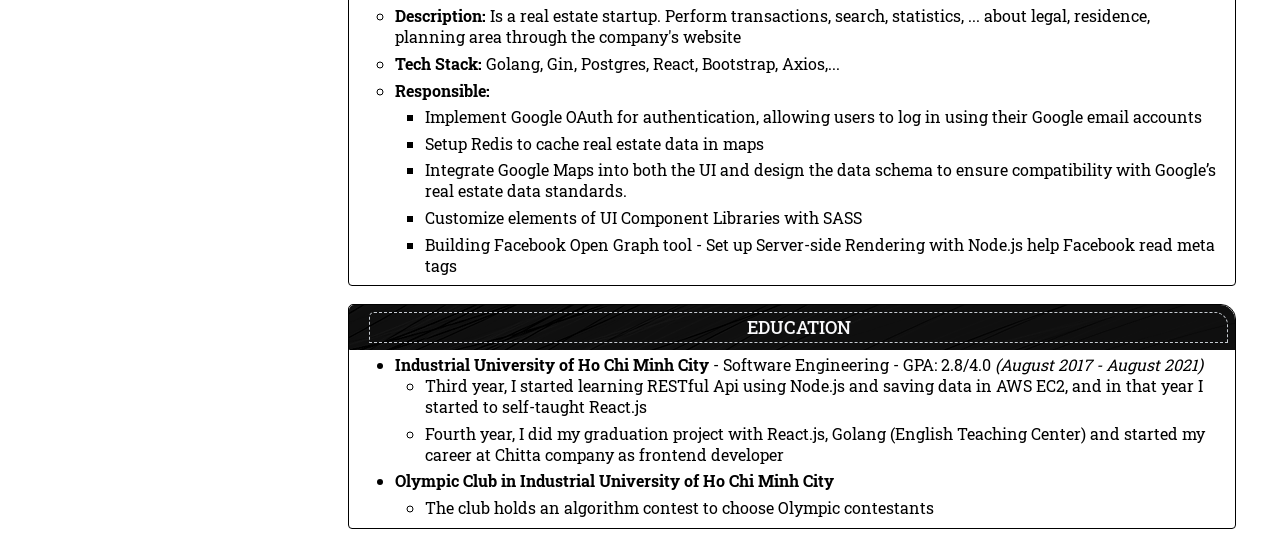
==== commit c21765e2: "fix time" ====
--- a/page/cv/cv.html
+++ b/page/cv/cv.html
@@ -58,14 +58,14 @@
                                     >nghialthanh@gmail.com</a
                                 ><span>
                             </p>
-                            <!-- <p class="box_info_content_item">
+                            <p class="box_info_content_item">
                                 <i class="fab fa-linkedin icon_title"></i><span>:
                                     <a
-                                    href="https://www.linkedin.com/in/nghia-dinh-8259a9192/"
+                                    href="https://www.linkedin.com/in/nghiadinhthanh/"
                                     target="_blank"
                                     style="color: black;"
                                     >nghiadinhthanh</a></span>
-                            </p> -->
+                            </p>
                             <p class="box_info_content_item">
                                 <i class="fab fa-github icon_title"></i><span>:
                                     <a
@@ -155,17 +155,32 @@
                                 <li><strong class="label_company">BUYMED - Backend Developer: <em>09/2022 - Present</em></strong>
                                     <ul>
                                         <li style="margin-top: .3rem;"><strong>Description:</strong> BUYMED operates the largest B2B pharmaceutical distribution platform in Vietnam and Southeast Asia through its e-commerce website <strong>Thuocsi.vn</strong></li>
-                                        <li style="margin-top: .3rem;"><strong>Tech Stack:</strong> Golang, Echo, Kafka, MongoDB, Kubernetes, Redis, Google Cloud...</li>
+                                        <li style="margin-top: .3rem;"><strong>Tech Stack:</strong> Golang, Echo, Kafka, MongoDB, Kubernetes, Redis, Grafana, Google Cloud...</li>
                                         <li style="margin-top: .3rem;"><strong>Responsibilities:</strong></li>
                                         <ul>
-                                            <li>Collaborate with the team leader to define and improve Worker Pool pattern for invoice systems which decreases 40% of the time to invoicing process</li>
-                                            <li>Leverage Kafka to build streaming data pipelines from order service to invoice service and Redis for caching handling over one million products and hundreds of thousands of requests per hour</li>
+                                            <li>
+                                                Collaborate with the team leader to define and improve Worker Pool pattern for invoice systems, decreased manual workload 
+                                                for accountants by 20% through streamlined interaction with the government's e-invoicing system, enhancing efficiency and 
+                                                reducing processing time.
+                                            </li>
+                                            <li>
+                                                Replaced traditional RESTful API communication between services with Kafka-based streaming data pipelines, enabling 
+                                                real-time data flow from the order service to the payment, invoice, and analytics services which decreases
+                                                system debugging time and shortened the order lifecycle completion time, enhancing system reliability and fault-tolerance.
+                                            </li>
+                                            <li>
+                                                Analyzed and optimized Kubernetes load balancer configurations (nodes, pods, etc.) in the development environment to ensure optimal 
+                                                system performance. Collaborated with the DevOps team to apply these adjustments in the production environment, ensuring high 
+                                                availability, fault tolerance, and scalability for services and newly released features.
+                                            </li>
+                                            <li>
+                                                Leveraged Grafana to monitor key system metrics, including average API request speed, CPU/RAM/Disk usage, and the number of active nodes and pods for 
+                                                each service. Integrated a Telegram bot to instantly notify of anomalies, enabling rapid detection and resolution of issues.
+                                            </li>
+                                            <li>Utilized Redis to cache product and user information, reducing database load and significantly improving data retrieval speed.</li>
                                             <li>Implement back-end service, design database schema and enhance database performance to align with the company's growth: index-z, sharding, algolia,...</li>
                                             <li>Design and develop a payment system that automatically processes refunds for canceled orders or overpayments, help optimizing the accounting process</li>
-                                            <li>Monitor the load balancer to ensure fault-tolerant and scalable service through Kubernetes in Dev Environment</li>
-                                            <li>Design and develop an automatic payment system for customers and Cron-job-task SDK to replace the current external library consistent with the company's activities</li>
                                             <li>Review code and mentor fresher and junior team members to ensure code quality</li>
-                                            <li>Manage states and information of all system logs via telegram and develop and maintain features related to the accounting department and HRM</li>
                                         </ul>
                                     </ul>
                                 </li>
@@ -173,7 +188,7 @@
                         </div>
                         <div class="box_info_content">
                             <ul style="list-style: none;padding-left: 0px;">
-                                <li><strong class="label_company">CMC GLOBAL - Fullstack Developer: <em>09/2020 - 08/2022</em></strong>
+                                <li><strong class="label_company">CMC GLOBAL - Fullstack Developer: <em>08/2021 - 09/2022</em></strong>
                                     
                                     <ul>
                                         <li style="margin-top: .3rem;"><strong>Description:</strong> The largest outsourcing company in Vietnam, consulting on digital transformation and technology solutions for customers
@@ -204,7 +219,7 @@
                         </div>
                         <div class="box_info_content">
                             <ul style="list-style: none;padding-left: 0px;"">
-                                <li><strong class="label_company">Chitta Ltd - Intern Fullstack Developer: <em>06/2020 - 08/2020</em></strong>
+                                <li><strong class="label_company">Chitta Ltd - Intern Fullstack Developer: <em>06/2020 - 08/2021</em></strong>
                                     <ul>
                                         <li style="margin-top: .3rem;"><strong>Description:</strong> Is a real estate startup. Perform transactions, search, statistics, ... about legal, residence, planning area through the company's website</li>
                                         <li style="margin-top: .3rem;"><strong>Tech Stack:</strong> Golang, Gin, Postgres, React, Bootstrap, Axios,...</li>
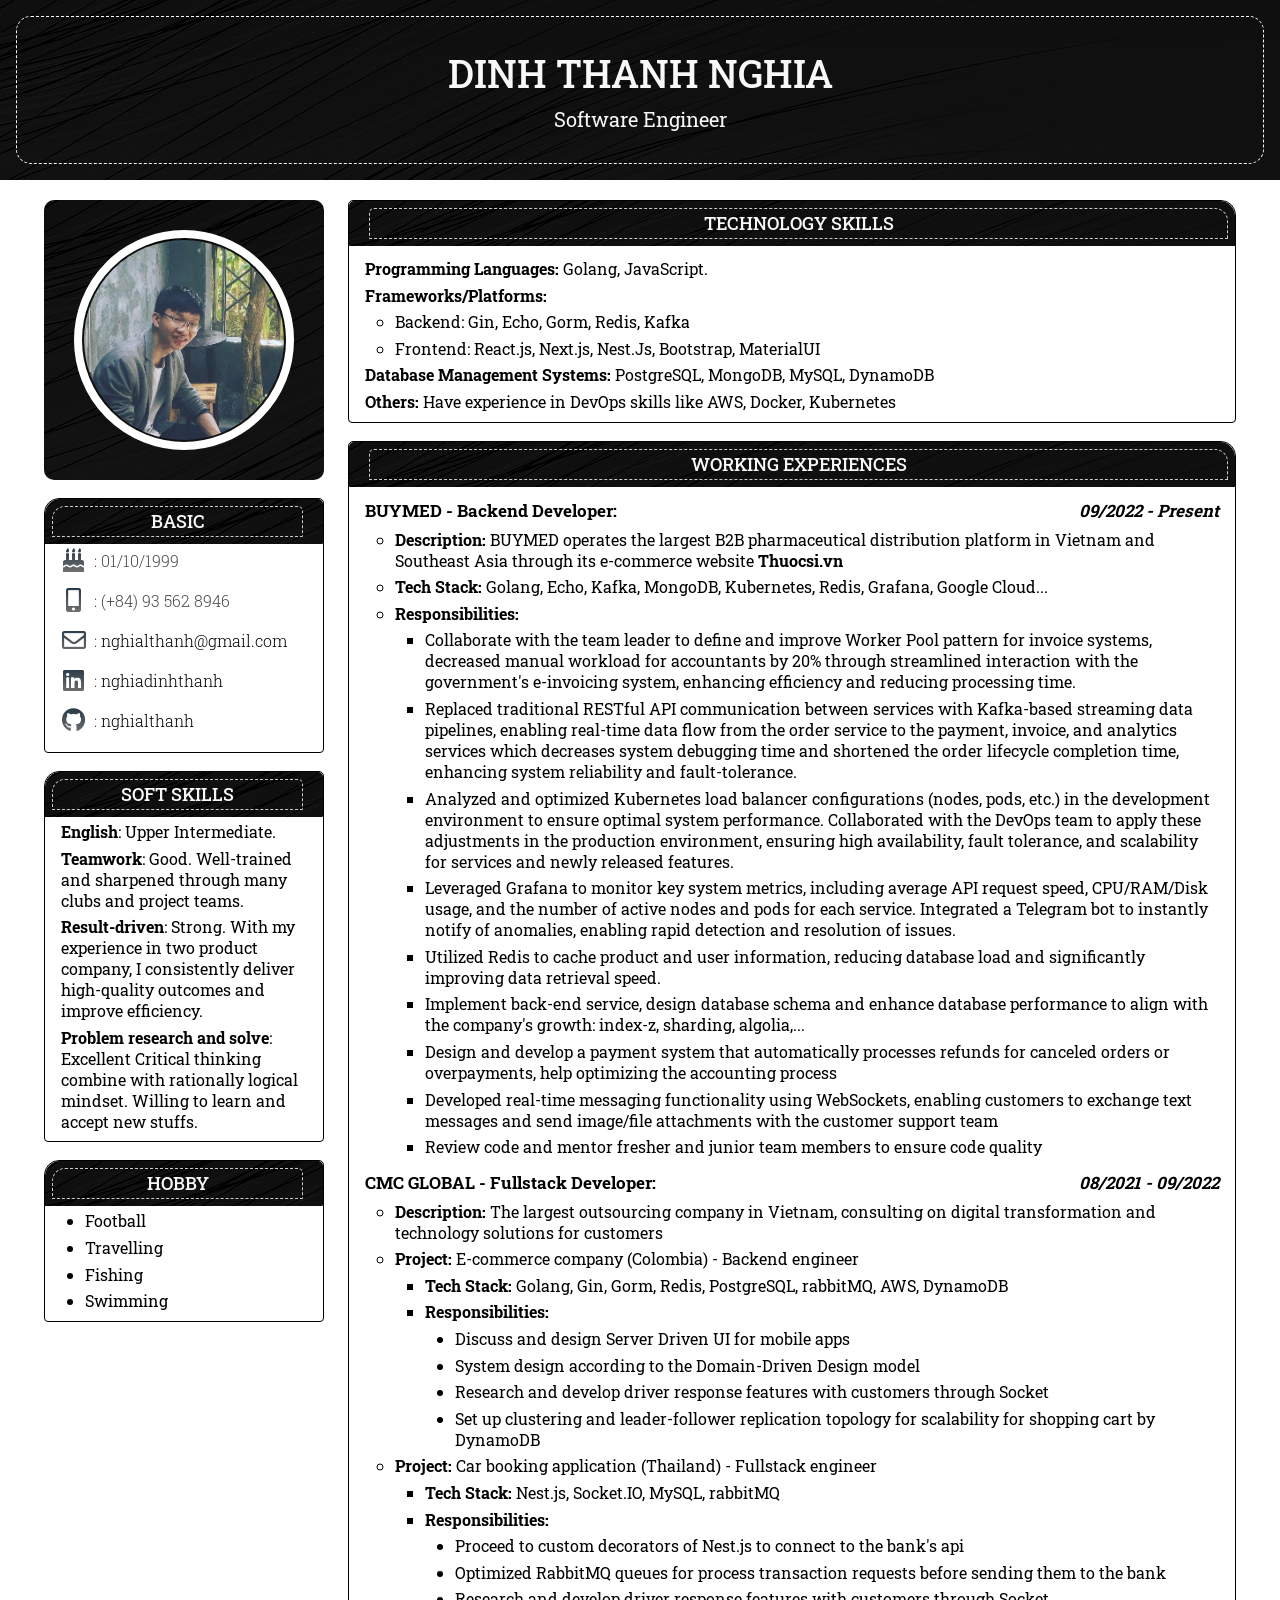
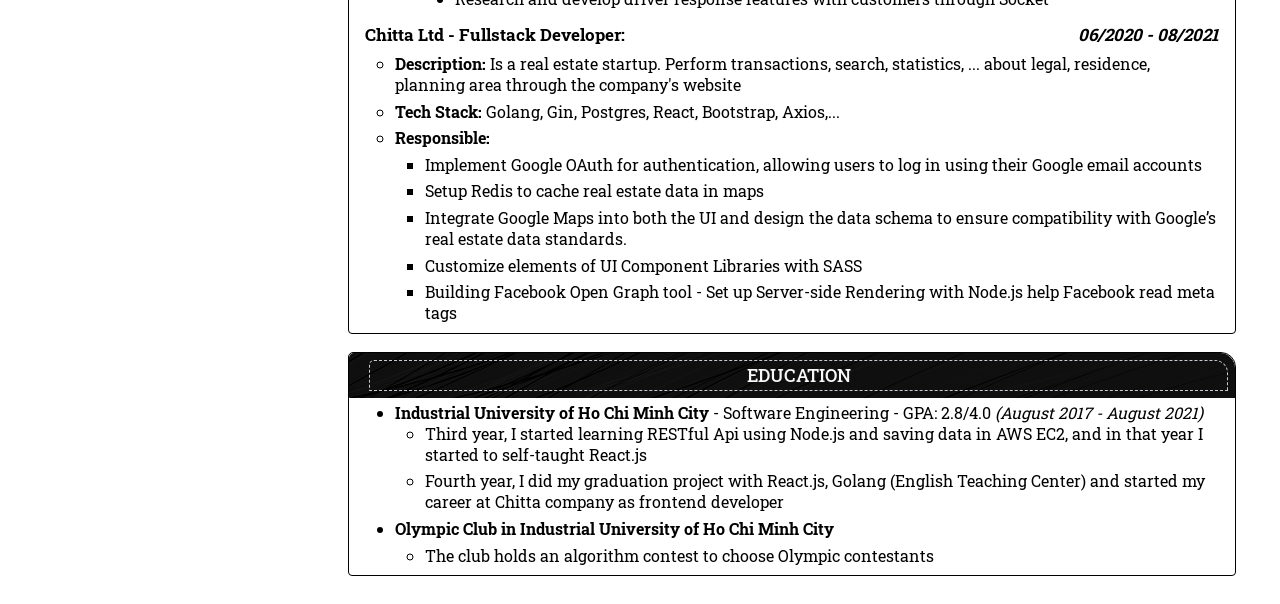
==== commit 2ff2fc1b: "add wws" ====
--- a/page/cv/cv.html
+++ b/page/cv/cv.html
@@ -180,6 +180,7 @@
                                             <li>Utilized Redis to cache product and user information, reducing database load and significantly improving data retrieval speed.</li>
                                             <li>Implement back-end service, design database schema and enhance database performance to align with the company's growth: index-z, sharding, algolia,...</li>
                                             <li>Design and develop a payment system that automatically processes refunds for canceled orders or overpayments, help optimizing the accounting process</li>
+                                           <li>Developed real-time messaging functionality using WebSockets, enabling customers to exchange text messages and send image/file attachments with the customer support team</li>
                                             <li>Review code and mentor fresher and junior team members to ensure code quality</li>
                                         </ul>
                                     </ul>
@@ -219,7 +220,7 @@
                         </div>
                         <div class="box_info_content">
                             <ul style="list-style: none;padding-left: 0px;"">
-                                <li><strong class="label_company">Chitta Ltd - Intern Fullstack Developer: <em>06/2020 - 08/2021</em></strong>
+                                <li><strong class="label_company">Chitta Ltd - Fullstack Developer: <em>06/2020 - 08/2021</em></strong>
                                     <ul>
                                         <li style="margin-top: .3rem;"><strong>Description:</strong> Is a real estate startup. Perform transactions, search, statistics, ... about legal, residence, planning area through the company's website</li>
                                         <li style="margin-top: .3rem;"><strong>Tech Stack:</strong> Golang, Gin, Postgres, React, Bootstrap, Axios,...</li>
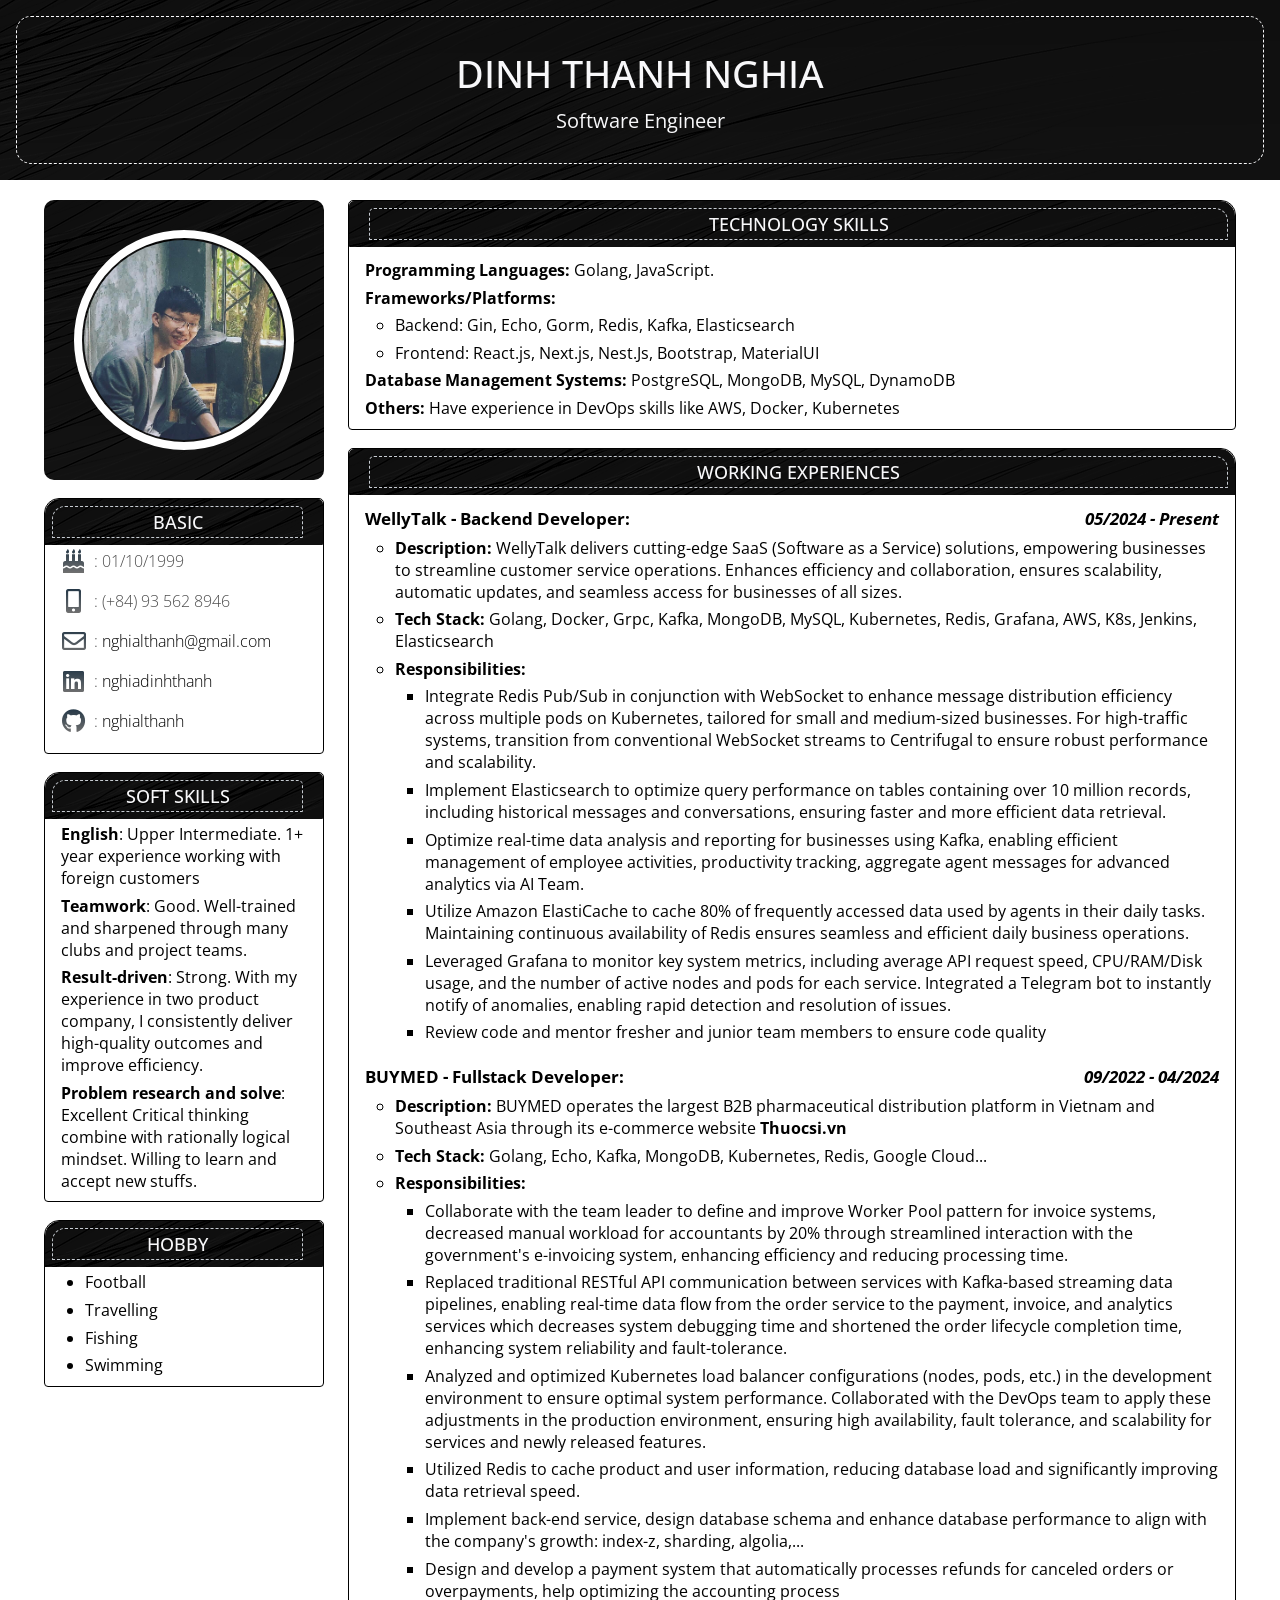
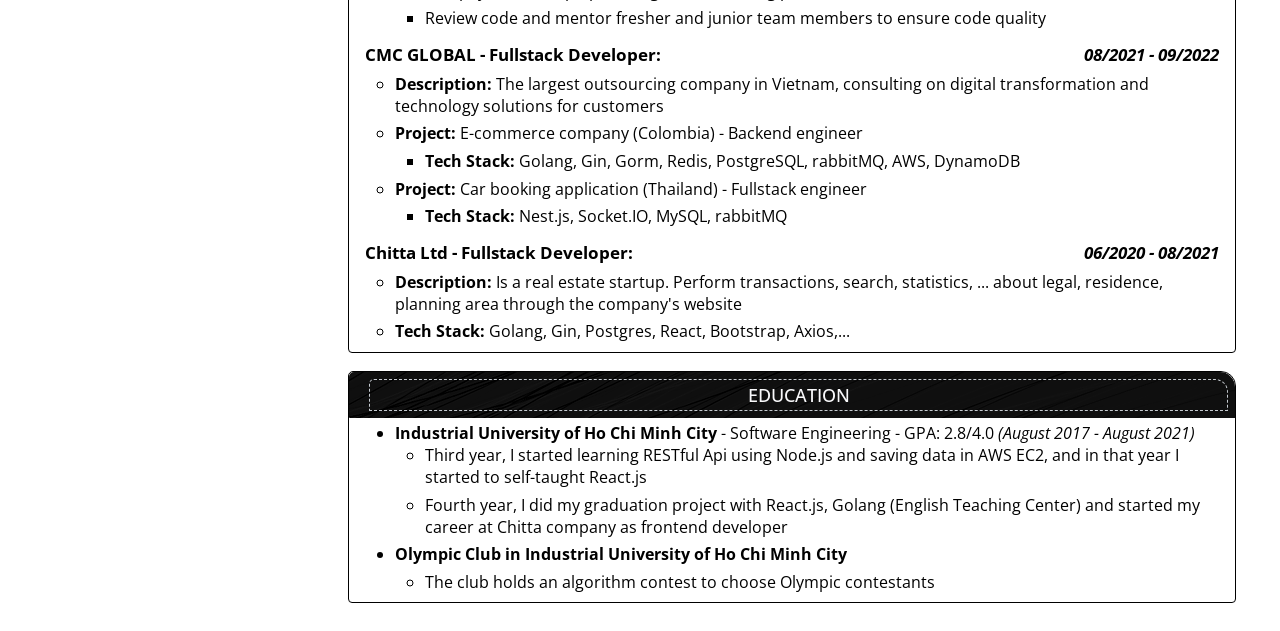
==== commit 25aa2a4f: "add stacktech" ====
--- a/page/cv/cv.html
+++ b/page/cv/cv.html
@@ -9,10 +9,11 @@
             href="https://cdnjs.cloudflare.com/ajax/libs/font-awesome/5.15.4/css/all.min.css"
         />
 
-        <link
+        <!-- <link
             href="https://fonts.googleapis.com/css?family=Roboto:100,400|Roboto+Slab:300,400|Quicksand:300|JetBrains+Mono:wght@100;300"
             rel="stylesheet"
-        />
+        /> -->
+        <link href="https://fonts.googleapis.com/css2?family=Open+Sans:wght@400;600&display=swap" rel="stylesheet">
         <link rel="stylesheet" href="./cv.css" />
         <link rel="stylesheet" href="../../cv-wrapper.css" />
         <link rel="stylesheet" href="../../cv-global.css" />
@@ -88,7 +89,7 @@
                         </div>
                         <div class="box_info_content">
                             <ul style="padding-left: 0;list-style: none;">
-                                <li><strong>English</strong>: Upper Intermediate.</li>
+                                <li><strong>English</strong>: Upper Intermediate. 1+ year experience working with foreign customers</li>
                                 <li><strong>Teamwork</strong>: Good. Well-trained and sharpened through many clubs and project teams.</li>
                                 <li><strong>Result-driven</strong>: Strong. With my experience in two product company, I consistently deliver high-quality outcomes and improve efficiency.</li>
                                 <li><strong>Problem research and solve</strong>: Excellent Critical thinking combine with rationally logical mindset. Willing to learn and accept new stuffs.</li>
@@ -132,7 +133,7 @@
                                 <li><strong>Programming Languages:</strong> Golang, JavaScript.</li>
                                 <li><strong>Frameworks/Platforms:</strong></li>
                                 <ul>
-                                    <li>Backend: Gin, Echo, Gorm, Redis, Kafka</li>
+                                    <li>Backend: Gin, Echo, Gorm, Redis, Kafka, Elasticsearch</li>
                                     <li>Frontend: React.js, Next.js, Nest.Js, Bootstrap, MaterialUI</li>
                                 </ul>
                                 <li><strong>Database Management Systems:</strong> PostgreSQL, MongoDB, MySQL, DynamoDB</li>
@@ -151,11 +152,52 @@
                             </div>
                         </div>
                         <div class="box_info_content">
+                            
                             <ul style="list-style: none;padding-left: 0px; margin-top: 8px;">
-                                <li><strong class="label_company">BUYMED - Backend Developer: <em>09/2022 - Present</em></strong>
+                                <li>
+                                    <strong class="label_company"> 
+                                        <span><a
+                                            href="https://www.textedge.net/home/"
+                                            target="_blank"
+                                            style="color: black;"
+                                        >WellyTalk</a> - Backend Developer: </span>
+                                        <em>05/2024 - Present</em>
+                                    </strong>
+                                    <ul>
+                                        <li style="margin-top: .3rem;"><strong>Description:</strong> WellyTalk delivers cutting-edge SaaS (Software as a Service) solutions, empowering businesses to streamline customer service operations. 
+                                         Enhances efficiency and collaboration, ensures scalability, automatic updates, and seamless access for businesses of all sizes.</li>
+                                        <li style="margin-top: .3rem;"><strong>Tech Stack:</strong> Golang, Docker, Grpc, Kafka, MongoDB, MySQL, Kubernetes, Redis, Grafana, AWS, K8s, Jenkins, Elasticsearch</li>
+                                        <li style="margin-top: .3rem;"><strong>Responsibilities:</strong></li>
+                                        <ul>
+                                            <li>Integrate Redis Pub/Sub in conjunction with WebSocket to enhance message distribution efficiency across multiple pods on Kubernetes, tailored for small and medium-sized businesses. 
+                                            For high-traffic systems, transition from conventional WebSocket streams to Centrifugal to ensure robust performance and scalability.</li>
+                                            <li>Implement Elasticsearch to optimize query performance on tables containing over 10 million records, including historical messages and conversations, ensuring faster and more efficient data retrieval.</li>
+                                            <li>Optimize real-time data analysis and reporting for businesses using Kafka, enabling efficient management of employee activities, productivity tracking, aggregate agent messages for advanced analytics via AI Team.</li>
+                                            <li>Utilize Amazon ElastiCache to cache 80% of frequently accessed data used by agents in their daily tasks. Maintaining continuous availability of Redis ensures seamless and efficient daily business operations.</li>
+                                            <li>
+                                                Leveraged Grafana to monitor key system metrics, including average API request speed, CPU/RAM/Disk usage, and the number of active nodes and pods for 
+                                                each service. Integrated a Telegram bot to instantly notify of anomalies, enabling rapid detection and resolution of issues.
+                                            </li>
+                                            <li>Review code and mentor fresher and junior team members to ensure code quality</li>
+                                        </ul>
+                                    </ul>
+                                </li>
+                            </ul>
+                        </div>
+                        <div class="box_info_content">
+                            <ul style="list-style: none;padding-left: 0px; margin-top: 8px;">
+                                <li>
+                                    <strong class="label_company"> 
+                                        <span><a
+                                            href="https://thuocsi.vn/"
+                                            target="_blank"
+                                            style="color: black;"
+                                        >BUYMED</a> - Fullstack Developer: </span>
+                                        <em>09/2022 - 04/2024</em>
+                                    </strong>
                                     <ul>
                                         <li style="margin-top: .3rem;"><strong>Description:</strong> BUYMED operates the largest B2B pharmaceutical distribution platform in Vietnam and Southeast Asia through its e-commerce website <strong>Thuocsi.vn</strong></li>
-                                        <li style="margin-top: .3rem;"><strong>Tech Stack:</strong> Golang, Echo, Kafka, MongoDB, Kubernetes, Redis, Grafana, Google Cloud...</li>
+                                        <li style="margin-top: .3rem;"><strong>Tech Stack:</strong> Golang, Echo, Kafka, MongoDB, Kubernetes, Redis, Google Cloud...</li>
                                         <li style="margin-top: .3rem;"><strong>Responsibilities:</strong></li>
                                         <ul>
                                             <li>
@@ -173,14 +215,9 @@
                                                 system performance. Collaborated with the DevOps team to apply these adjustments in the production environment, ensuring high 
                                                 availability, fault tolerance, and scalability for services and newly released features.
                                             </li>
-                                            <li>
-                                                Leveraged Grafana to monitor key system metrics, including average API request speed, CPU/RAM/Disk usage, and the number of active nodes and pods for 
-                                                each service. Integrated a Telegram bot to instantly notify of anomalies, enabling rapid detection and resolution of issues.
-                                            </li>
                                             <li>Utilized Redis to cache product and user information, reducing database load and significantly improving data retrieval speed.</li>
                                             <li>Implement back-end service, design database schema and enhance database performance to align with the company's growth: index-z, sharding, algolia,...</li>
                                             <li>Design and develop a payment system that automatically processes refunds for canceled orders or overpayments, help optimizing the accounting process</li>
-                                           <li>Developed real-time messaging functionality using WebSockets, enabling customers to exchange text messages and send image/file attachments with the customer support team</li>
                                             <li>Review code and mentor fresher and junior team members to ensure code quality</li>
                                         </ul>
                                     </ul>
@@ -189,30 +226,38 @@
                         </div>
                         <div class="box_info_content">
                             <ul style="list-style: none;padding-left: 0px;">
-                                <li><strong class="label_company">CMC GLOBAL - Fullstack Developer: <em>08/2021 - 09/2022</em></strong>
+                                <li>
+                                    <strong class="label_company">
+                                        <span><a
+                                            href="https://www.cmc.com.vn/"
+                                            target="_blank"
+                                            style="color: black;"
+                                        >CMC GLOBAL</a> - Fullstack Developer:</span> 
+                                        <em>08/2021 - 09/2022</em>
+                                    </strong>
                                     
                                     <ul>
                                         <li style="margin-top: .3rem;"><strong>Description:</strong> The largest outsourcing company in Vietnam, consulting on digital transformation and technology solutions for customers
                                         <li style="margin-top: .3rem;"><strong>Project:</strong> E-commerce company (Colombia) - Backend engineer</li>
                                         <ul>
                                             <li><strong>Tech Stack:</strong> Golang, Gin, Gorm, Redis, PostgreSQL, rabbitMQ, AWS, DynamoDB</li>
-                                            <li><strong>Responsibilities:</strong></li>
+                                            <!-- <li><strong>Responsibilities:</strong></li>
                                             <ul style="list-style: outside;">
                                                 <li>Discuss and design Server Driven UI for mobile apps</li>
                                                 <li>System design according to the Domain-Driven Design model</li>
                                                 <li>Research and develop driver response features with customers through Socket</li>
                                                 <li>Set up clustering and leader-follower replication topology for scalability for shopping cart by DynamoDB</li>
-                                            </ul>
+                                            </ul> -->
                                         </ul>
                                         <li style="margin-top: .3rem;"><strong>Project:</strong> Car booking application (Thailand) - Fullstack engineer</li>
                                         <ul>
                                             <li><strong>Tech Stack:</strong> Nest.js, Socket.IO, MySQL, rabbitMQ</li>
-                                            <li><strong>Responsibilities:</strong></li>
+                                            <!-- <li><strong>Responsibilities:</strong></li>
                                             <ul style="list-style: outside;">
                                                 <li>Proceed to custom decorators of Nest.js to connect to the bank's api</li>
                                                 <li>Optimized RabbitMQ queues for process transaction requests before sending them to the bank</li>
                                                 <li>Research and develop driver response features with customers through Socket</li>
-                                            </ul>
+                                            </ul> -->
                                         </ul>
                                     </ul>
                                 </li>
@@ -224,7 +269,7 @@
                                     <ul>
                                         <li style="margin-top: .3rem;"><strong>Description:</strong> Is a real estate startup. Perform transactions, search, statistics, ... about legal, residence, planning area through the company's website</li>
                                         <li style="margin-top: .3rem;"><strong>Tech Stack:</strong> Golang, Gin, Postgres, React, Bootstrap, Axios,...</li>
-                                        <li style="margin-top: .3rem;"><strong>Responsible:</strong></li>
+                                        <!-- <li style="margin-top: .3rem;"><strong>Responsible:</strong></li>
                                             <ul>
                                                 <li>Implement Google OAuth for authentication, allowing users to log in using their Google email accounts</li>
                                                 <li>Setup Redis to cache real estate data in maps</li>
@@ -232,7 +277,7 @@
                                                 <li>Customize elements of UI Component Libraries with SASS</li>
                                                 <li>Building Facebook Open Graph tool - Set up Server-side Rendering with Node.js help Facebook read meta tags</li>
                                             </ul>
-                                        </li> 
+                                        </li>  -->
                                     </ul>
                                 </li>
                             </ul>
--- a/cv-global.css
+++ b/cv-global.css
@@ -41,7 +41,8 @@
 body {
     padding: 0;
     margin: 0;
-    font-family: "Roboto Slab", serif;
+    /* font-family: "Roboto Slab", serif; */
+    font-family: 'Open Sans', sans-serif;
     /* background-color: #e8f8fd; */
 }
 
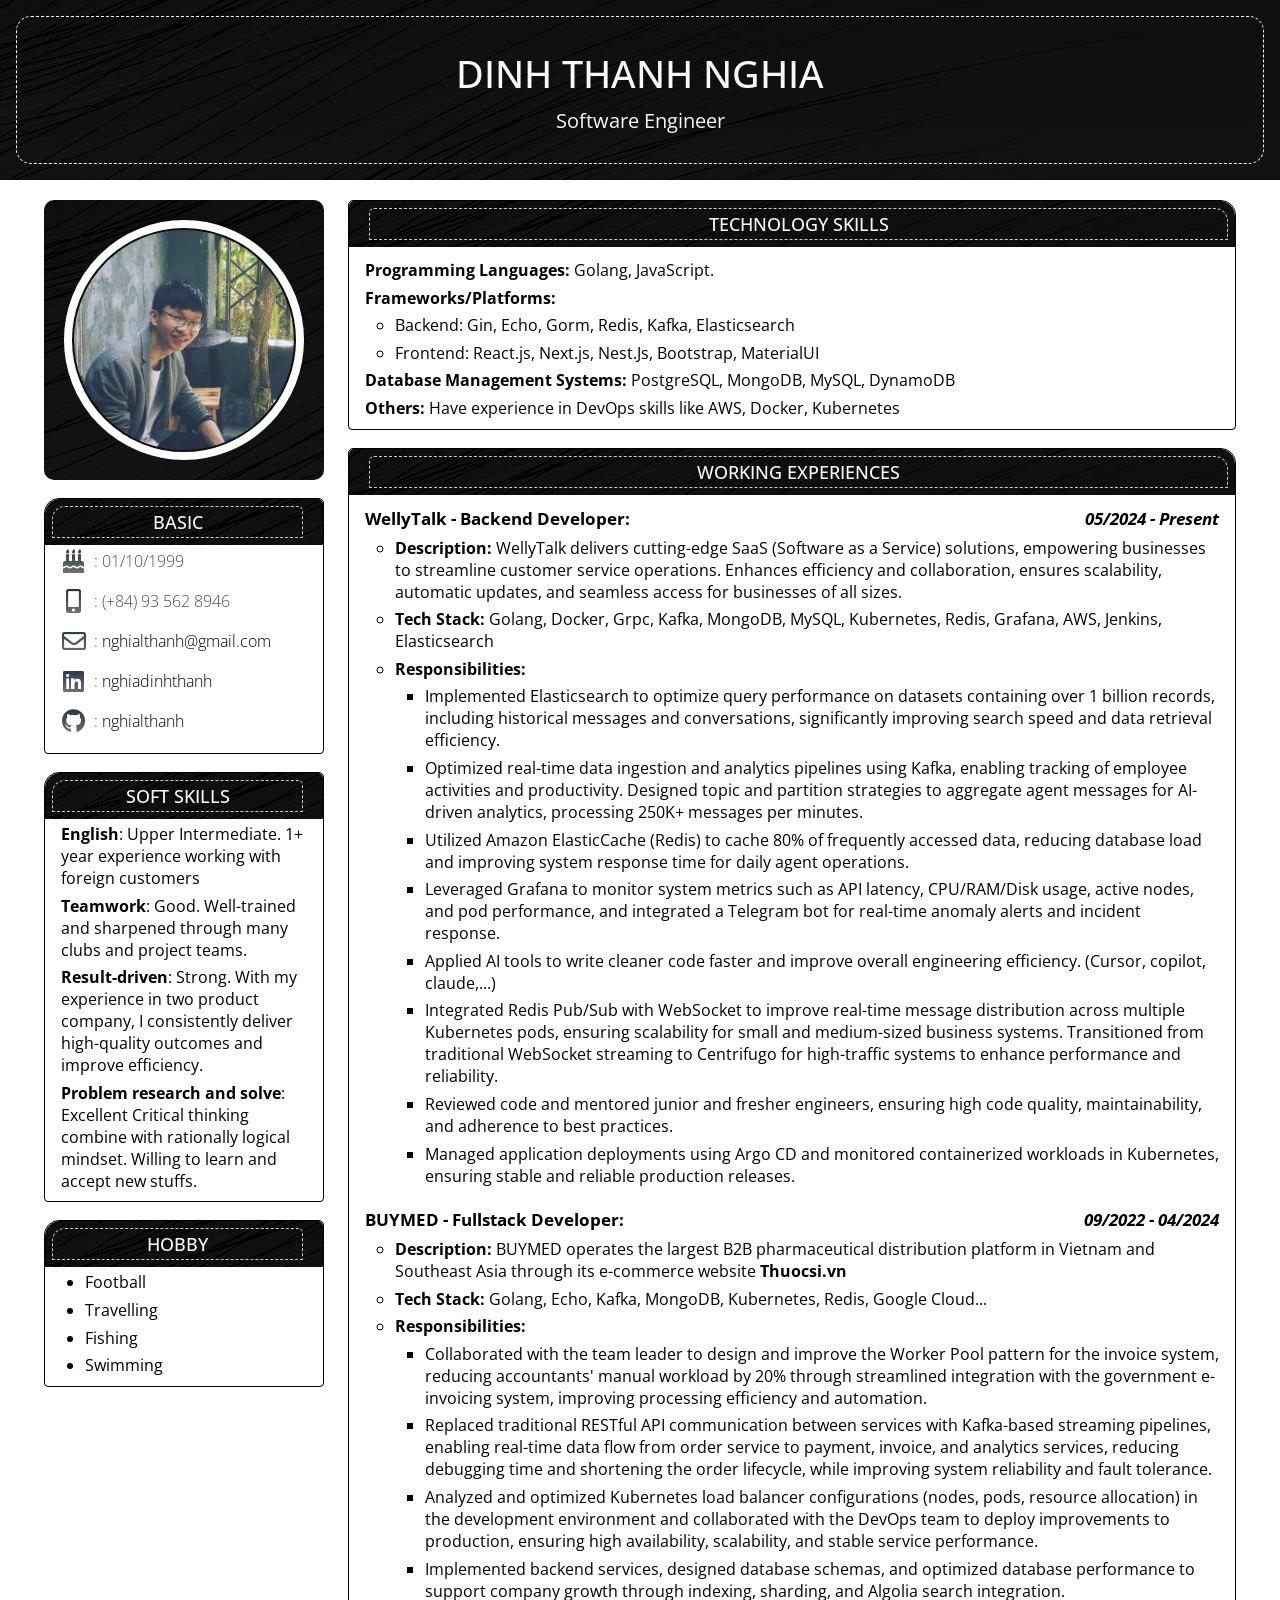
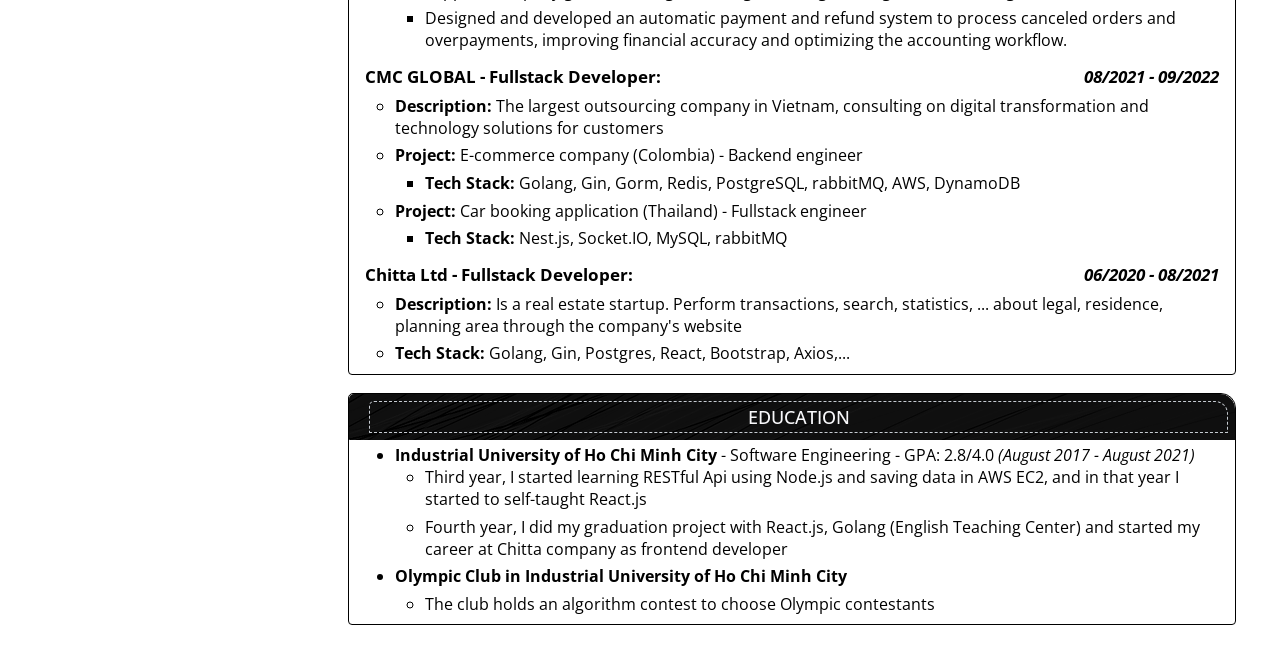
==== commit 7a0ddd29: "fix data" ====
--- a/page/cv/cv.html
+++ b/page/cv/cv.html
@@ -157,7 +157,7 @@
                                 <li>
                                     <strong class="label_company"> 
                                         <span><a
-                                            href="https://www.textedge.net/home/"
+                                            href="https://www.wellytalk.com/"
                                             target="_blank"
                                             style="color: black;"
                                         >WellyTalk</a> - Backend Developer: </span>
@@ -166,19 +166,18 @@
                                     <ul>
                                         <li style="margin-top: .3rem;"><strong>Description:</strong> WellyTalk delivers cutting-edge SaaS (Software as a Service) solutions, empowering businesses to streamline customer service operations. 
                                          Enhances efficiency and collaboration, ensures scalability, automatic updates, and seamless access for businesses of all sizes.</li>
-                                        <li style="margin-top: .3rem;"><strong>Tech Stack:</strong> Golang, Docker, Grpc, Kafka, MongoDB, MySQL, Kubernetes, Redis, Grafana, AWS, K8s, Jenkins, Elasticsearch</li>
+                                        <li style="margin-top: .3rem;"><strong>Tech Stack:</strong> Golang, Docker, Grpc, Kafka, MongoDB, MySQL, Kubernetes, Redis, Grafana, AWS, Jenkins, Elasticsearch</li>
                                         <li style="margin-top: .3rem;"><strong>Responsibilities:</strong></li>
                                         <ul>
-                                            <li>Integrate Redis Pub/Sub in conjunction with WebSocket to enhance message distribution efficiency across multiple pods on Kubernetes, tailored for small and medium-sized businesses. 
-                                            For high-traffic systems, transition from conventional WebSocket streams to Centrifugal to ensure robust performance and scalability.</li>
-                                            <li>Implement Elasticsearch to optimize query performance on tables containing over 10 million records, including historical messages and conversations, ensuring faster and more efficient data retrieval.</li>
-                                            <li>Optimize real-time data analysis and reporting for businesses using Kafka, enabling efficient management of employee activities, productivity tracking, aggregate agent messages for advanced analytics via AI Team.</li>
-                                            <li>Utilize Amazon ElastiCache to cache 80% of frequently accessed data used by agents in their daily tasks. Maintaining continuous availability of Redis ensures seamless and efficient daily business operations.</li>
-                                            <li>
-                                                Leveraged Grafana to monitor key system metrics, including average API request speed, CPU/RAM/Disk usage, and the number of active nodes and pods for 
-                                                each service. Integrated a Telegram bot to instantly notify of anomalies, enabling rapid detection and resolution of issues.
-                                            </li>
-                                            <li>Review code and mentor fresher and junior team members to ensure code quality</li>
+                                            <li>Implemented Elasticsearch to optimize query performance on datasets containing over 1 billion records, including historical messages and conversations, significantly improving search speed and data retrieval efficiency.</li>
+                                            <li>Optimized real-time data ingestion and analytics pipelines using Kafka, enabling tracking of employee activities and productivity. Designed topic and partition strategies to aggregate agent messages for AI-driven analytics, processing 250K+ messages per minutes.</li>
+                                            <li>Utilized Amazon ElasticCache (Redis) to cache 80% of frequently accessed data, reducing database load and improving system response time for daily agent operations.</li>
+                                            <li>Leveraged Grafana to monitor system metrics such as API latency, CPU/RAM/Disk usage, active nodes, and pod performance, and integrated a Telegram bot for real-time anomaly alerts and incident response.
+                                            </li>
+                                            <li>Applied AI tools to write cleaner code faster and improve overall engineering efficiency. (Cursor, copilot, claude,...)</li>
+                                            <li>Integrated Redis Pub/Sub with WebSocket to improve real-time message distribution across multiple Kubernetes pods, ensuring scalability for small and medium-sized business systems. Transitioned from traditional WebSocket streaming to Centrifugo for high-traffic systems to enhance performance and reliability.</li>
+                                            <li>Reviewed code and mentored junior and fresher engineers, ensuring high code quality, maintainability, and adherence to best practices.</li>
+                                            <li>Managed application deployments using Argo CD and monitored containerized workloads in Kubernetes, ensuring stable and reliable production releases.</li>
                                         </ul>
                                     </ul>
                                 </li>
@@ -201,24 +200,16 @@
                                         <li style="margin-top: .3rem;"><strong>Responsibilities:</strong></li>
                                         <ul>
                                             <li>
-                                                Collaborate with the team leader to define and improve Worker Pool pattern for invoice systems, decreased manual workload 
-                                                for accountants by 20% through streamlined interaction with the government's e-invoicing system, enhancing efficiency and 
-                                                reducing processing time.
+                                                Collaborated with the team leader to design and improve the Worker Pool pattern for the invoice system, reducing accountants' manual workload by 20% through streamlined integration with the government e-invoicing system, improving processing efficiency and automation.
                                             </li>
                                             <li>
-                                                Replaced traditional RESTful API communication between services with Kafka-based streaming data pipelines, enabling 
-                                                real-time data flow from the order service to the payment, invoice, and analytics services which decreases
-                                                system debugging time and shortened the order lifecycle completion time, enhancing system reliability and fault-tolerance.
+                                                Replaced traditional RESTful API communication between services with Kafka-based streaming pipelines, enabling real-time data flow from order service to payment, invoice, and analytics services, reducing debugging time and shortening the order lifecycle, while improving system reliability and fault tolerance.
                                             </li>
                                             <li>
-                                                Analyzed and optimized Kubernetes load balancer configurations (nodes, pods, etc.) in the development environment to ensure optimal 
-                                                system performance. Collaborated with the DevOps team to apply these adjustments in the production environment, ensuring high 
-                                                availability, fault tolerance, and scalability for services and newly released features.
-                                            </li>
-                                            <li>Utilized Redis to cache product and user information, reducing database load and significantly improving data retrieval speed.</li>
-                                            <li>Implement back-end service, design database schema and enhance database performance to align with the company's growth: index-z, sharding, algolia,...</li>
-                                            <li>Design and develop a payment system that automatically processes refunds for canceled orders or overpayments, help optimizing the accounting process</li>
-                                            <li>Review code and mentor fresher and junior team members to ensure code quality</li>
+                                                Analyzed and optimized Kubernetes load balancer configurations (nodes, pods, resource allocation) in the development environment and collaborated with the DevOps team to deploy improvements to production, ensuring high availability, scalability, and stable service performance.
+                                            </li>
+                                            <li>Implemented backend services, designed database schemas, and optimized database performance to support company growth through indexing, sharding, and Algolia search integration.</li>
+                                            <li>Designed and developed an automatic payment and refund system to process canceled orders and overpayments, improving financial accuracy and optimizing the accounting workflow.</li>
                                         </ul>
                                     </ul>
                                 </li>
--- a/page/cv/cv.css
+++ b/page/cv/cv.css
@@ -75,14 +75,14 @@
     align-items: center;
     position: relative;
     z-index: 98;
-    padding: 30px;
+    padding: 20px;
     background-image: url("../../img/back.jpg");
     border-radius: 10px;
 }
 
 .column_left_avatar .avatar {
-    width: 220px;
-    height: 220px;
+    width: 240px;
+    height: 240px;
     position: relative;
     border-radius: 50%;
     border: 8px solid white;
@@ -112,8 +112,8 @@
     margin: 0;
     border-radius: 50%;
     transition: all 0.3s ease-out;
-    width: 200px;
-    height: 200px;
+    width: 220px;
+    height: 220px;
     object-fit: cover;
     z-index: 3;
 }
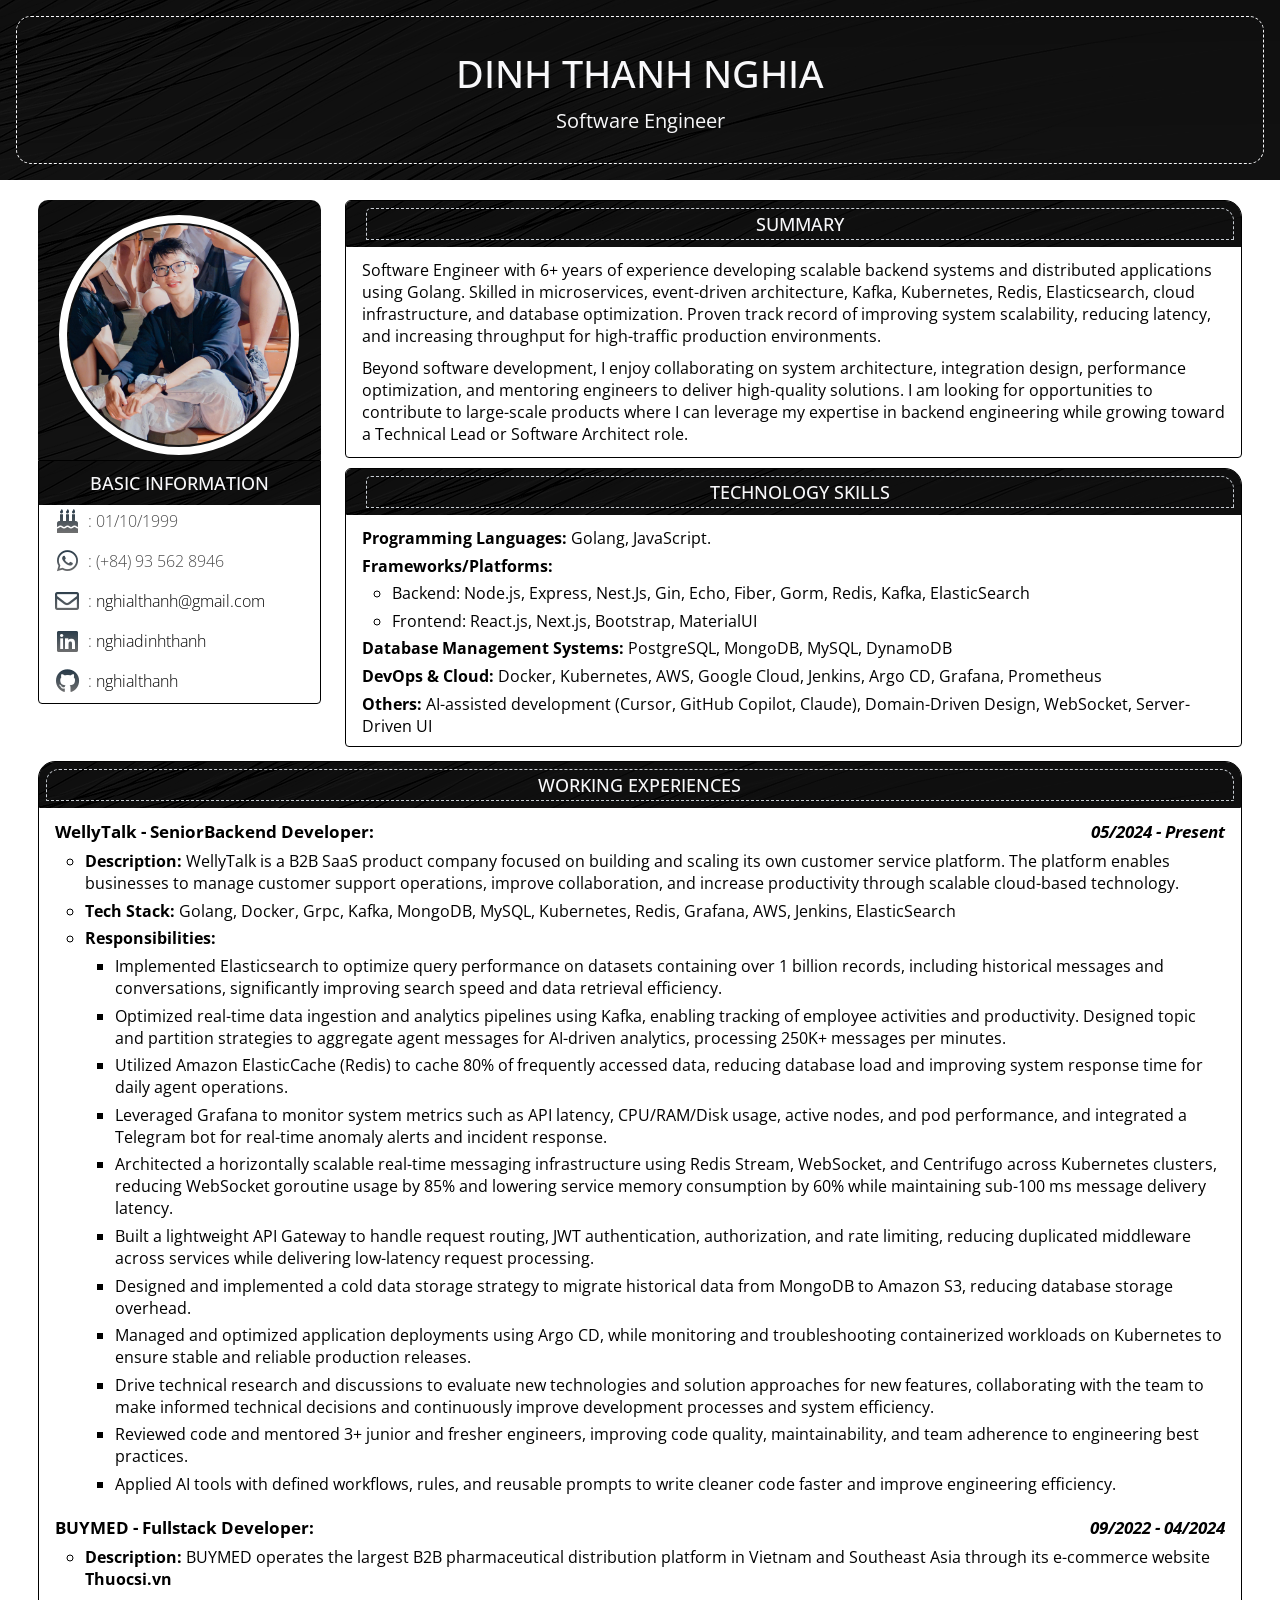
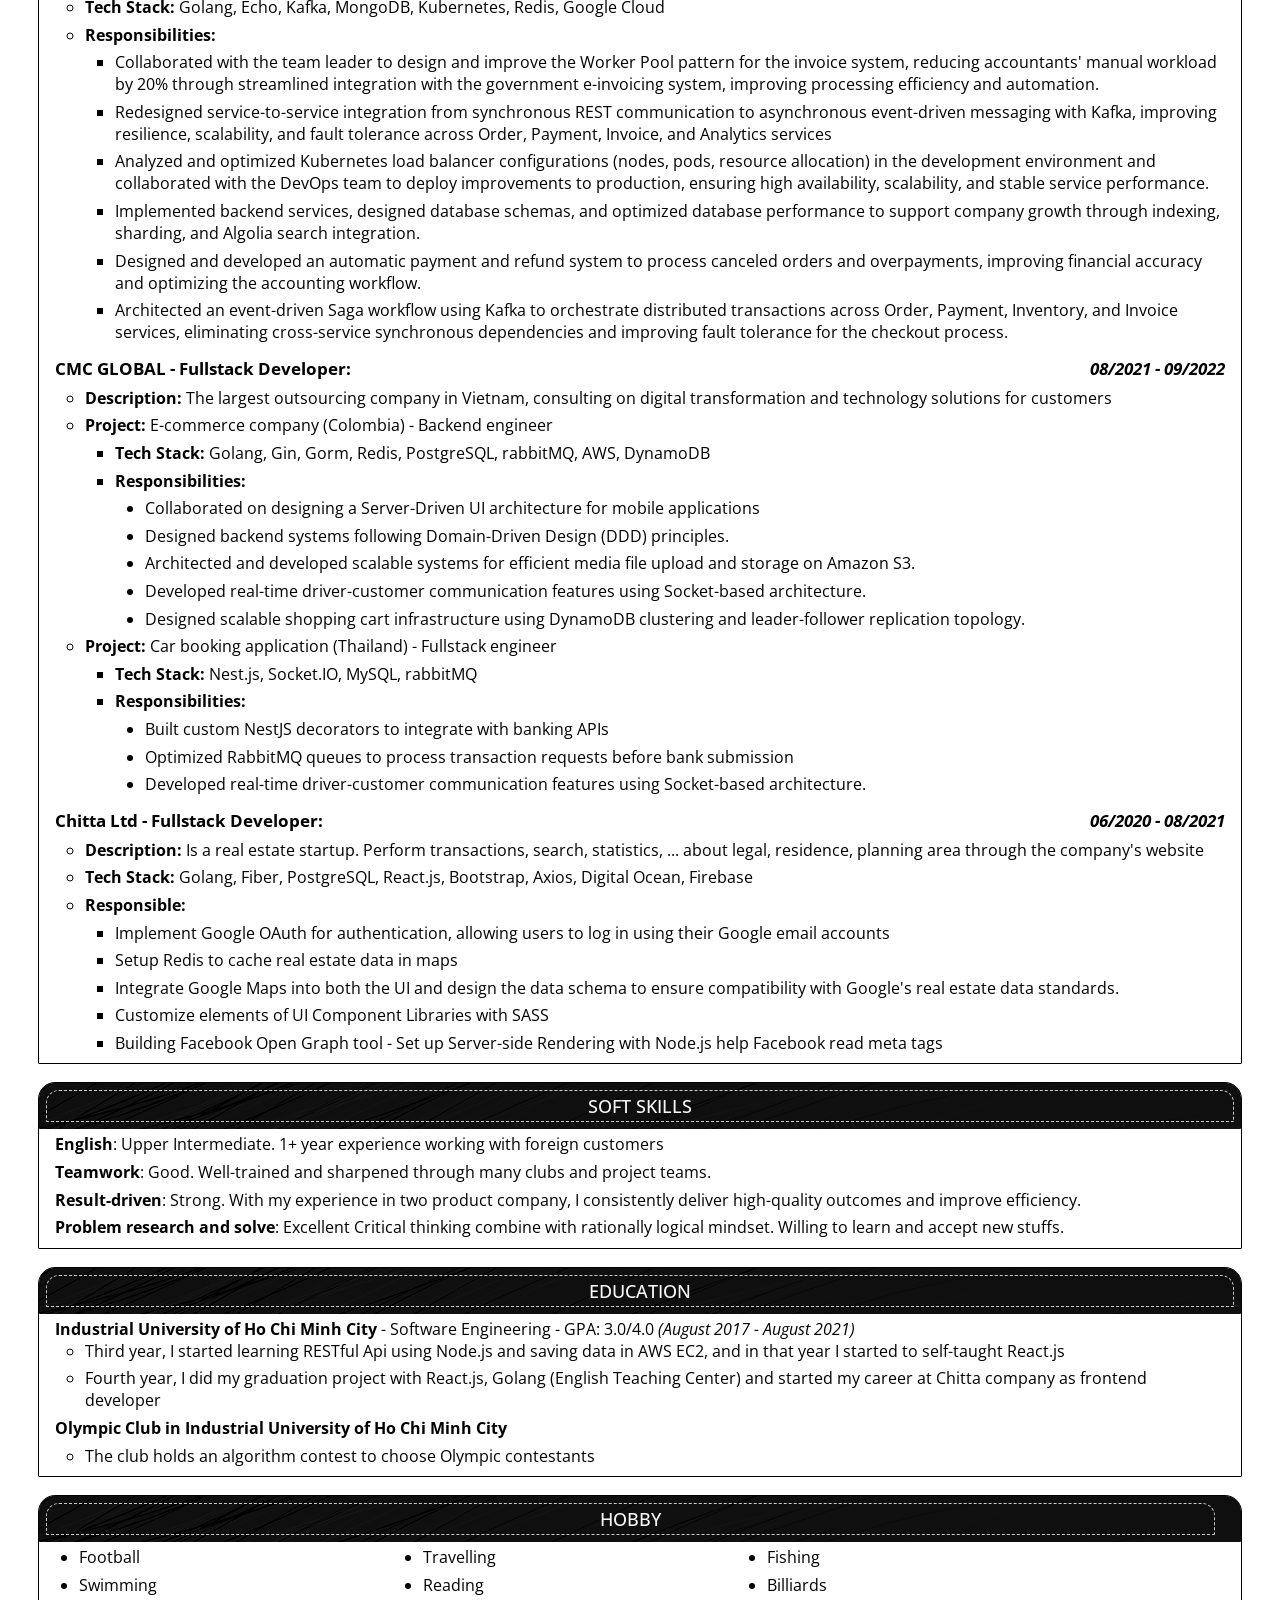
==== commit c3c413ca: "6/2026" ====
--- a/page/cv/cv.html
+++ b/page/cv/cv.html
@@ -1,353 +1,434 @@
 <!DOCTYPE html>
 <html>
-    <head>
-        <meta charset="utf-8" />
-        <meta name="description" content="" />
-        <title>Dinh Thanh Nghia CV</title>
-        <link
-            rel="stylesheet"
-            href="https://cdnjs.cloudflare.com/ajax/libs/font-awesome/5.15.4/css/all.min.css"
-        />
-
-        <!-- <link
+
+<head>
+    <meta charset="utf-8" />
+    <meta name="description" content="" />
+    <title>Dinh Thanh Nghia CV</title>
+    <link rel="stylesheet" href="https://cdnjs.cloudflare.com/ajax/libs/font-awesome/5.15.4/css/all.min.css" />
+
+    <!-- <link
             href="https://fonts.googleapis.com/css?family=Roboto:100,400|Roboto+Slab:300,400|Quicksand:300|JetBrains+Mono:wght@100;300"
             rel="stylesheet"
         /> -->
-        <link href="https://fonts.googleapis.com/css2?family=Open+Sans:wght@400;600&display=swap" rel="stylesheet">
-        <link rel="stylesheet" href="./cv.css" />
-        <link rel="stylesheet" href="../../cv-wrapper.css" />
-        <link rel="stylesheet" href="../../cv-global.css" />
-    </head>
-    <body>
-        <div class="hero_section hero_section_resume">
-            <div class="hero_section_intro"><p>DINH THANH NGHIA</p><span>Software Engineer</span></div>
+    <link href="https://fonts.googleapis.com/css2?family=Open+Sans:wght@400;600&display=swap" rel="stylesheet" />
+    <link rel="stylesheet" href="./cv.css" />
+    <link rel="stylesheet" href="../../cv-wrapper.css" />
+    <link rel="stylesheet" href="../../cv-global.css" />
+</head>
+
+<body class="scroll-container">
+    <div class="hero_section hero_section_resume">
+        <div class="hero_section_intro">
+            <p>DINH THANH NGHIA</p>
+            <span>Software Engineer</span>
         </div>
-
-        <div class="wrapper wrapper_color">
-            <div class="columns">
-                <div class="column column_left">
-                    <div class="column_left_avatar">
-                        <div class="avatar">
-                            <img src="../../img/avatar.jpg" alt="avatar"></img>
-                        </div>
-                    </div>
-                    <div class="box_info">
-                        <div class="title_pane">
-                            <div class="title_pane_border">
-                                <div class="title_pane_text"><i class="fas fa-user"></i>Basic</div>
+    </div>
+
+    <div class="wrapper wrapper_color">
+        <div class="columns">
+            <div class="column column_left">
+                <div class="column_left_avatar">
+                    <div class="avatar">
+                        <img src="../../img/avatar.jpg" alt="avatar" />
+                    </div>
+                </div>
+                <div class="box_info" style="margin-top: 0; border-radius: 0 0 4px 4px">
+                    <div class="title_pane" style="border-radius: 0; padding-right: 7px">
+                        <div class="title_pane_border" style="width: 100%; border: none">
+                            <div class="title_pane_text">
+                                <i class="fas fa-user"></i>Basic information
                             </div>
-                            <div class="title_pane_circle_white">
-                                <div class="circle_white"></div>
-                                <div class="circle_white"></div>
+                        </div>
+                    </div>
+                    <div class="box_info_content" style="">
+                        <p class="box_info_content_item">
+                            <i class="fas fa-birthday-cake icon_title"></i>
+                            <span>: 01/10/1999</span>
+                        </p>
+                        <p class="box_info_content_item">
+                            <i class="fab fa-whatsapp icon_title"></i>
+                            <span>: (+84) 93 562 8946</span>
+                        </p>
+                        <p class="box_info_content_item">
+                            <i class="far fa-envelope icon_title"></i>
+                            <span>:
+                                <a href="mailto:nghialthanh@gmail.com" target="_blank"
+                                    style="color: black">nghialthanh@gmail.com</a>
+                            </span>
+                        </p>
+                        <p class="box_info_content_item">
+                            <i class="fab fa-linkedin icon_title"></i>
+                            <span>:
+                                <a href="https://www.linkedin.com/in/nghiadinhthanh/" target="_blank"
+                                    style="color: black">nghiadinhthanh</a>
+                            </span>
+                        </p>
+                        <p class="box_info_content_item" style="margin-bottom: 0.35rem">
+                            <i class="fab fa-github icon_title"></i>
+                            <span>:
+                                <a href="https://github.com/nghialthanh" target="_blank"
+                                    style="color: black">nghialthanh</a>
+                            </span>
+                        </p>
+                    </div>
+                </div>
+            </div>
+
+            <div class="column column_right">
+                <div class="box_info box_info_right" style="margin-top: 0">
+                    <div class="title_pane">
+                        <div class="title_pane_circle_white">
+                            <div class="circle_white"></div>
+                            <div class="circle_white"></div>
+                        </div>
+                        <div class="title_pane_border">
+                            <div class="title_pane_text">
+                                <i class="fas fa-trophy"></i>Summary
                             </div>
                         </div>
-                        <div class="box_info_content">
-                            <p class="box_info_content_item">
-                                <i class="fas fa-birthday-cake icon_title"></i><span>:
-                                01/10/1999</span>
-                            </p>
-                            <p class="box_info_content_item">
-                                <i class="fas fa-mobile-alt icon_title"></i
-                                ><span>: (+84) 93 562 8946</span>
-                            </p>
-                            <p class="box_info_content_item">
-                                <i class="far fa-envelope icon_title"></i><span>:
-                                <a
-                                    href="mailto:nghialthanh@gmail.com"
-                                    target="_blank"
-                                    style="color: black;"
-                                    >nghialthanh@gmail.com</a
-                                ><span>
-                            </p>
-                            <p class="box_info_content_item">
-                                <i class="fab fa-linkedin icon_title"></i><span>:
-                                    <a
-                                    href="https://www.linkedin.com/in/nghiadinhthanh/"
-                                    target="_blank"
-                                    style="color: black;"
-                                    >nghiadinhthanh</a></span>
-                            </p>
-                            <p class="box_info_content_item">
-                                <i class="fab fa-github icon_title"></i><span>:
-                                    <a
-                                    href="https://github.com/nghialthanh"
-                                    target="_blank"
-                                    style="color: black;"
-                                    >nghialthanh</a></span>
-                            </p>
-                        </div>
-                    </div>
-                    <div class="box_info">
-                        <div class="title_pane">
-                            <div class="title_pane_border">
-                                <div class="title_pane_text"><i class="fas fa-gamepad"></i>Soft skills</div>
+                    </div>
+                    <div class="box_info_content" style="padding-top: 0.75rem; padding-bottom: 0.75rem">
+                        <span style="margin-bottom: 0.75rem">
+                            Software Engineer with 6+ years of experience developing scalable backend systems and
+                            distributed applications using Golang.
+                            Skilled in microservices, event-driven architecture, Kafka, Kubernetes, Redis,
+                            Elasticsearch, cloud infrastructure, and database optimization.
+                            Proven track record of improving system scalability, reducing latency, and increasing
+                            throughput for high-traffic production environments.
+                        </span>
+                        <div style="height: 10px"></div>
+                        <span>
+                            Beyond software development, I enjoy collaborating on system architecture, integration
+                            design, performance optimization, and mentoring engineers
+                            to deliver high-quality solutions. I am looking for opportunities to contribute to
+                            large-scale products where I can leverage my expertise in
+                            backend engineering while growing toward a Technical Lead or Software Architect role.
+                        </span>
+                    </div>
+                </div>
+
+                <div class="box_info box_info_right" style="margin-top: 10px">
+                    <div class="title_pane">
+                        <div class="title_pane_circle_white">
+                            <div class="circle_white"></div>
+                            <div class="circle_white"></div>
+                        </div>
+                        <div class="title_pane_border">
+                            <div class="title_pane_text">
+                                <i class="fas fa-trophy"></i>Technology skills
                             </div>
-                            <div class="title_pane_circle_white">
-                                <div class="circle_white"></div>
-                                <div class="circle_white"></div>
-                            </div>
-                        </div>
-                        <div class="box_info_content">
-                            <ul style="padding-left: 0;list-style: none;">
-                                <li><strong>English</strong>: Upper Intermediate. 1+ year experience working with foreign customers</li>
-                                <li><strong>Teamwork</strong>: Good. Well-trained and sharpened through many clubs and project teams.</li>
-                                <li><strong>Result-driven</strong>: Strong. With my experience in two product company, I consistently deliver high-quality outcomes and improve efficiency.</li>
-                                <li><strong>Problem research and solve</strong>: Excellent Critical thinking combine with rationally logical mindset. Willing to learn and accept new stuffs.</li>
-                            </ul>
-                        </div>
-                    </div>
-                    <div class="box_info">
-                        <div class="title_pane">
-                            <div class="title_pane_border">
-                                <div class="title_pane_text"><i class="fas fa-gamepad"></i>Hobby</div>
-                            </div>
-                            <div class="title_pane_circle_white">
-                                <div class="circle_white"></div>
-                                <div class="circle_white"></div>
-                            </div>
-                        </div>
-                        <div class="box_info_content">
-                            <ul style="padding-left: 1.5rem;">
-                                <li>Football</li>
-                                <li>Travelling</li>
-                                <li>Fishing</li>
-                                <li>Swimming</li>
-                            </ul>
-                        </div>
-                    </div>
-                </div>
-                <!-- <div class="columns_hr"></div> -->
-                <div class="column column_right">
-                    <div class="box_info box_info_right" style="margin-top: 0;">
-                        <div class="title_pane">
-                            <div class="title_pane_circle_white">
-                                <div class="circle_white"></div>
-                                <div class="circle_white"></div>
-                            </div>
-                            <div class="title_pane_border">
-                                <div class="title_pane_text"><i class="fas fa-trophy"></i>Technology skills</div>
-                            </div>
-                        </div>
-                        <div class="box_info_content">
-                            <ul style="list-style: none;padding-left: 0px; margin-top: 8px;">
-                                <li><strong>Programming Languages:</strong> Golang, JavaScript.</li>
-                                <li><strong>Frameworks/Platforms:</strong></li>
+                        </div>
+                    </div>
+                    <div class="box_info_content">
+                        <ul style="list-style: none; padding-left: 0; margin-top: 8px">
+                            <li><strong>Programming Languages:</strong> Golang, JavaScript.</li>
+                            <li><strong>Frameworks/Platforms:</strong></li>
+                            <ul>
+                                <li>Backend: Node.js, Express, Nest.Js, Gin, Echo, Fiber, Gorm, Redis, Kafka, ElasticSearch</li>
+                                <li>Frontend: React.js, Next.js, Bootstrap, MaterialUI</li>
+                            </ul>
+                            <li><strong>Database Management Systems:</strong> PostgreSQL, MongoDB, MySQL, DynamoDB</li>
+                            <li><strong>DevOps & Cloud:</strong> Docker, Kubernetes, AWS, Google Cloud, Jenkins, Argo
+                                CD, Grafana, Prometheus</li>
+                            <li><strong>Others:</strong> AI-assisted development (Cursor, GitHub Copilot, Claude),
+                                Domain-Driven Design, WebSocket, Server-Driven UI</li>
+                        </ul>
+                    </div>
+                </div>
+            </div>
+        </div>
+
+        <div style="padding: 0 0.75rem">
+            <div class="box_info box_info_center" style="margin-top: 2px">
+                <div class="title_pane title_pane_center">
+                    <div class="title_pane_border">
+                        <div class="title_pane_text">
+                            <i class="fas fa-briefcase"></i>Working Experiences
+                        </div>
+                    </div>
+                </div>
+
+                <div class="box_info_content">
+                    <ul style="list-style: none; padding-left: 0; margin-top: 8px">
+                        <li>
+                            <strong class="label_company">
+                                <span>
+                                    <a href="https://www.wellytalk.com/" target="_blank"
+                                        style="color: black">WellyTalk</a> - SeniorBackend Developer:
+                                </span>
+                                <em>05/2024 - Present</em>
+                            </strong>
+                            <ul>
+                                <li style="margin-top: 0.3rem">
+                                    <strong>Description:</strong> WellyTalk is a B2B SaaS product company focused on 
+                                    building and scaling its own customer service platform. The platform enables 
+                                    businesses to manage customer support operations, improve collaboration, and 
+                                    increase productivity through scalable cloud-based technology.
+                                </li>
+                                <li style="margin-top: 0.3rem">
+                                    <strong>Tech Stack:</strong> Golang, Docker, Grpc, Kafka, MongoDB, MySQL,
+                                    Kubernetes, Redis, Grafana, AWS, Jenkins, ElasticSearch
+                                </li>
+                                <li style="margin-top: 0.3rem"><strong>Responsibilities:</strong></li>
                                 <ul>
-                                    <li>Backend: Gin, Echo, Gorm, Redis, Kafka, Elasticsearch</li>
-                                    <li>Frontend: React.js, Next.js, Nest.Js, Bootstrap, MaterialUI</li>
+                                    <li>Implemented Elasticsearch to optimize query performance on datasets containing
+                                        over 1 billion records, including historical messages and conversations,
+                                        significantly improving search speed and data retrieval efficiency.</li>
+                                    <li>Optimized real-time data ingestion and analytics pipelines using Kafka, enabling
+                                        tracking of employee activities and productivity. Designed topic and partition
+                                        strategies to aggregate agent messages for AI-driven analytics, processing 250K+
+                                        messages per minutes.</li>
+                                    <li>Utilized Amazon ElasticCache (Redis) to cache 80% of frequently accessed data,
+                                        reducing database load and improving system response time for daily agent
+                                        operations.</li>
+                                    <li>Leveraged Grafana to monitor system metrics such as API latency, CPU/RAM/Disk
+                                        usage, active nodes, and pod performance, and integrated a Telegram bot for
+                                        real-time anomaly alerts and incident response.</li>
+                                    <li>Architected a horizontally scalable real-time messaging infrastructure using
+                                        Redis Stream, WebSocket, and Centrifugo across Kubernetes clusters, reducing
+                                        WebSocket goroutine usage by 85% and lowering service memory consumption by 60%
+                                        while maintaining sub-100 ms message delivery latency.</li>
+                                    <li>Built a lightweight API Gateway to handle request routing, JWT authentication,
+                                        authorization, and rate limiting, reducing duplicated middleware across services
+                                        while delivering low-latency request processing.</li>
+                                    <li>Designed and implemented a cold data storage strategy to migrate historical data 
+                                        from MongoDB to Amazon S3, reducing database storage overhead.</li>
+                                    <li>Managed and optimized application deployments using Argo CD, while monitoring 
+                                        and troubleshooting containerized workloads on Kubernetes to ensure stable and 
+                                        reliable production releases.</li>
+                                    <li>Drive technical research and discussions to evaluate new technologies and 
+                                        solution approaches for new features, collaborating with the team to make 
+                                        informed technical decisions and continuously improve development processes 
+                                        and system efficiency.</li>
+                                    <li>Reviewed code and mentored 3+ junior and fresher engineers, improving code
+                                        quality, maintainability, and team adherence to engineering best practices.</li>
+                                    <li>Applied AI tools with defined workflows, rules, and reusable prompts to write
+                                        cleaner code faster and improve engineering efficiency.</li>
                                 </ul>
-                                <li><strong>Database Management Systems:</strong> PostgreSQL, MongoDB, MySQL, DynamoDB</li>
-                                <li><strong>Others:</strong> Have experience in DevOps skills like AWS, Docker, Kubernetes</li>
-                            </ul>
-                        </div>
-                    </div>
-                    <div class="box_info box_info_right">
-                        <div class="title_pane">
-                            <div class="title_pane_circle_white">
-                                <div class="circle_white"></div>
-                                <div class="circle_white"></div>
-                            </div>
-                            <div class="title_pane_border">
-                                <div class="title_pane_text"><i class="fas fa-briefcase"></i>Working Experiences</div>
-                            </div>
-                        </div>
-                        <div class="box_info_content">
-                            
-                            <ul style="list-style: none;padding-left: 0px; margin-top: 8px;">
-                                <li>
-                                    <strong class="label_company"> 
-                                        <span><a
-                                            href="https://www.wellytalk.com/"
-                                            target="_blank"
-                                            style="color: black;"
-                                        >WellyTalk</a> - Backend Developer: </span>
-                                        <em>05/2024 - Present</em>
-                                    </strong>
-                                    <ul>
-                                        <li style="margin-top: .3rem;"><strong>Description:</strong> WellyTalk delivers cutting-edge SaaS (Software as a Service) solutions, empowering businesses to streamline customer service operations. 
-                                         Enhances efficiency and collaboration, ensures scalability, automatic updates, and seamless access for businesses of all sizes.</li>
-                                        <li style="margin-top: .3rem;"><strong>Tech Stack:</strong> Golang, Docker, Grpc, Kafka, MongoDB, MySQL, Kubernetes, Redis, Grafana, AWS, Jenkins, Elasticsearch</li>
-                                        <li style="margin-top: .3rem;"><strong>Responsibilities:</strong></li>
-                                        <ul>
-                                            <li>Implemented Elasticsearch to optimize query performance on datasets containing over 1 billion records, including historical messages and conversations, significantly improving search speed and data retrieval efficiency.</li>
-                                            <li>Optimized real-time data ingestion and analytics pipelines using Kafka, enabling tracking of employee activities and productivity. Designed topic and partition strategies to aggregate agent messages for AI-driven analytics, processing 250K+ messages per minutes.</li>
-                                            <li>Utilized Amazon ElasticCache (Redis) to cache 80% of frequently accessed data, reducing database load and improving system response time for daily agent operations.</li>
-                                            <li>Leveraged Grafana to monitor system metrics such as API latency, CPU/RAM/Disk usage, active nodes, and pod performance, and integrated a Telegram bot for real-time anomaly alerts and incident response.
-                                            </li>
-                                            <li>Applied AI tools to write cleaner code faster and improve overall engineering efficiency. (Cursor, copilot, claude,...)</li>
-                                            <li>Integrated Redis Pub/Sub with WebSocket to improve real-time message distribution across multiple Kubernetes pods, ensuring scalability for small and medium-sized business systems. Transitioned from traditional WebSocket streaming to Centrifugo for high-traffic systems to enhance performance and reliability.</li>
-                                            <li>Reviewed code and mentored junior and fresher engineers, ensuring high code quality, maintainability, and adherence to best practices.</li>
-                                            <li>Managed application deployments using Argo CD and monitored containerized workloads in Kubernetes, ensuring stable and reliable production releases.</li>
-                                        </ul>
+                            </ul>
+                        </li>
+                    </ul>
+                </div>
+
+                <div class="box_info_content">
+                    <ul style="list-style: none; padding-left: 0; margin-top: 8px">
+                        <li>
+                            <strong class="label_company">
+                                <span>
+                                    <a href="https://thuocsi.vn/" target="_blank" style="color: black">BUYMED</a> -
+                                    Fullstack Developer:
+                                </span>
+                                <em>09/2022 - 04/2024</em>
+                            </strong>
+                            <ul>
+                                <li style="margin-top: 0.3rem">
+                                    <strong>Description:</strong> BUYMED operates the largest B2B pharmaceutical
+                                    distribution platform in Vietnam and Southeast Asia through its e-commerce website
+                                    <strong>Thuocsi.vn</strong>
+                                </li>
+                                <li style="margin-top: 0.3rem">
+                                    <strong>Tech Stack:</strong> Golang, Echo, Kafka, MongoDB, Kubernetes, Redis, Google
+                                    Cloud
+                                </li>
+                                <li style="margin-top: 0.3rem"><strong>Responsibilities:</strong></li>
+                                <ul>
+                                    <li>Collaborated with the team leader to design and improve the Worker Pool pattern
+                                        for the invoice system, reducing accountants' manual workload by 20% through
+                                        streamlined integration with the government e-invoicing system, improving
+                                        processing efficiency and automation.</li>
+                                    <li>Redesigned service-to-service integration from synchronous REST communication to
+                                        asynchronous event-driven messaging with Kafka, improving resilience,
+                                        scalability, and fault tolerance across Order, Payment, Invoice, and Analytics
+                                        services</li>
+                                    <li>Analyzed and optimized Kubernetes load balancer configurations (nodes, pods,
+                                        resource allocation) in the development environment and collaborated with the
+                                        DevOps team to deploy improvements to production, ensuring high availability,
+                                        scalability, and stable service performance.</li>
+                                    <li>Implemented backend services, designed database schemas, and optimized database
+                                        performance to support company growth through indexing, sharding, and Algolia
+                                        search integration.</li>
+                                    <li>Designed and developed an automatic payment and refund system to process
+                                        canceled orders and overpayments, improving financial accuracy and optimizing
+                                        the accounting workflow.</li>
+                                    <li>Architected an event-driven Saga workflow using Kafka to orchestrate distributed
+                                        transactions across Order, Payment, Inventory, and Invoice services, eliminating
+                                        cross-service synchronous dependencies and improving fault tolerance for the
+                                        checkout process.</li>
+                                </ul>
+                            </ul>
+                        </li>
+                    </ul>
+                </div>
+
+                <div class="box_info_content">
+                    <ul style="list-style: none; padding-left: 0">
+                        <li>
+                            <strong class="label_company">
+                                <span>
+                                    <a href="https://www.cmc.com.vn/" target="_blank" style="color: black">CMC
+                                        GLOBAL</a> - Fullstack Developer:
+                                </span>
+                                <em>08/2021 - 09/2022</em>
+                            </strong>
+                            <ul>
+                                <li style="margin-top: 0.3rem">
+                                    <strong>Description:</strong> The largest outsourcing company in Vietnam, consulting
+                                    on digital transformation and technology solutions for customers
+                                </li>
+                                <li style="margin-top: 0.3rem">
+                                    <strong>Project:</strong> E-commerce company (Colombia) - Backend engineer
+                                </li>
+                                <ul>
+                                    <li><strong>Tech Stack:</strong> Golang, Gin, Gorm, Redis, PostgreSQL, rabbitMQ,
+                                        AWS, DynamoDB</li>
+                                    <li><strong>Responsibilities:</strong></li>
+                                    <ul style="list-style: outside">
+                                        <li>Collaborated on designing a Server-Driven UI architecture for mobile
+                                            applications</li>
+                                        <li>Designed backend systems following Domain-Driven Design (DDD) principles.
+                                        </li>
+                                        <li>Architected and developed scalable systems for efficient media file upload and storage on Amazon S3.
+                                        </li>
+                                        <li>Developed real-time driver-customer communication features using
+                                            Socket-based architecture.</li>
+                                        <li>Designed scalable shopping cart infrastructure using DynamoDB clustering and
+                                            leader-follower replication topology.</li>
                                     </ul>
-                                </li>
-                            </ul>
-                        </div>
-                        <div class="box_info_content">
-                            <ul style="list-style: none;padding-left: 0px; margin-top: 8px;">
-                                <li>
-                                    <strong class="label_company"> 
-                                        <span><a
-                                            href="https://thuocsi.vn/"
-                                            target="_blank"
-                                            style="color: black;"
-                                        >BUYMED</a> - Fullstack Developer: </span>
-                                        <em>09/2022 - 04/2024</em>
-                                    </strong>
-                                    <ul>
-                                        <li style="margin-top: .3rem;"><strong>Description:</strong> BUYMED operates the largest B2B pharmaceutical distribution platform in Vietnam and Southeast Asia through its e-commerce website <strong>Thuocsi.vn</strong></li>
-                                        <li style="margin-top: .3rem;"><strong>Tech Stack:</strong> Golang, Echo, Kafka, MongoDB, Kubernetes, Redis, Google Cloud...</li>
-                                        <li style="margin-top: .3rem;"><strong>Responsibilities:</strong></li>
-                                        <ul>
-                                            <li>
-                                                Collaborated with the team leader to design and improve the Worker Pool pattern for the invoice system, reducing accountants' manual workload by 20% through streamlined integration with the government e-invoicing system, improving processing efficiency and automation.
-                                            </li>
-                                            <li>
-                                                Replaced traditional RESTful API communication between services with Kafka-based streaming pipelines, enabling real-time data flow from order service to payment, invoice, and analytics services, reducing debugging time and shortening the order lifecycle, while improving system reliability and fault tolerance.
-                                            </li>
-                                            <li>
-                                                Analyzed and optimized Kubernetes load balancer configurations (nodes, pods, resource allocation) in the development environment and collaborated with the DevOps team to deploy improvements to production, ensuring high availability, scalability, and stable service performance.
-                                            </li>
-                                            <li>Implemented backend services, designed database schemas, and optimized database performance to support company growth through indexing, sharding, and Algolia search integration.</li>
-                                            <li>Designed and developed an automatic payment and refund system to process canceled orders and overpayments, improving financial accuracy and optimizing the accounting workflow.</li>
-                                        </ul>
+                                </ul>
+                                <li style="margin-top: 0.3rem">
+                                    <strong>Project:</strong> Car booking application (Thailand) - Fullstack engineer
+                                </li>
+                                <ul>
+                                    <li><strong>Tech Stack:</strong> Nest.js, Socket.IO, MySQL, rabbitMQ</li>
+                                    <li><strong>Responsibilities:</strong></li>
+                                    <ul style="list-style: outside">
+                                        <li>Built custom NestJS decorators to integrate with banking APIs</li>
+                                        <li>Optimized RabbitMQ queues to process transaction requests before bank
+                                            submission</li>
+                                        <li>Developed real-time driver-customer communication features using
+                                            Socket-based architecture.</li>
                                     </ul>
-                                </li>
-                            </ul>
-                        </div>
-                        <div class="box_info_content">
-                            <ul style="list-style: none;padding-left: 0px;">
-                                <li>
-                                    <strong class="label_company">
-                                        <span><a
-                                            href="https://www.cmc.com.vn/"
-                                            target="_blank"
-                                            style="color: black;"
-                                        >CMC GLOBAL</a> - Fullstack Developer:</span> 
-                                        <em>08/2021 - 09/2022</em>
-                                    </strong>
-                                    
-                                    <ul>
-                                        <li style="margin-top: .3rem;"><strong>Description:</strong> The largest outsourcing company in Vietnam, consulting on digital transformation and technology solutions for customers
-                                        <li style="margin-top: .3rem;"><strong>Project:</strong> E-commerce company (Colombia) - Backend engineer</li>
-                                        <ul>
-                                            <li><strong>Tech Stack:</strong> Golang, Gin, Gorm, Redis, PostgreSQL, rabbitMQ, AWS, DynamoDB</li>
-                                            <!-- <li><strong>Responsibilities:</strong></li>
-                                            <ul style="list-style: outside;">
-                                                <li>Discuss and design Server Driven UI for mobile apps</li>
-                                                <li>System design according to the Domain-Driven Design model</li>
-                                                <li>Research and develop driver response features with customers through Socket</li>
-                                                <li>Set up clustering and leader-follower replication topology for scalability for shopping cart by DynamoDB</li>
-                                            </ul> -->
-                                        </ul>
-                                        <li style="margin-top: .3rem;"><strong>Project:</strong> Car booking application (Thailand) - Fullstack engineer</li>
-                                        <ul>
-                                            <li><strong>Tech Stack:</strong> Nest.js, Socket.IO, MySQL, rabbitMQ</li>
-                                            <!-- <li><strong>Responsibilities:</strong></li>
-                                            <ul style="list-style: outside;">
-                                                <li>Proceed to custom decorators of Nest.js to connect to the bank's api</li>
-                                                <li>Optimized RabbitMQ queues for process transaction requests before sending them to the bank</li>
-                                                <li>Research and develop driver response features with customers through Socket</li>
-                                            </ul> -->
-                                        </ul>
-                                    </ul>
-                                </li>
-                            </ul>
-                        </div>
-                        <div class="box_info_content">
-                            <ul style="list-style: none;padding-left: 0px;"">
-                                <li><strong class="label_company">Chitta Ltd - Fullstack Developer: <em>06/2020 - 08/2021</em></strong>
-                                    <ul>
-                                        <li style="margin-top: .3rem;"><strong>Description:</strong> Is a real estate startup. Perform transactions, search, statistics, ... about legal, residence, planning area through the company's website</li>
-                                        <li style="margin-top: .3rem;"><strong>Tech Stack:</strong> Golang, Gin, Postgres, React, Bootstrap, Axios,...</li>
-                                        <!-- <li style="margin-top: .3rem;"><strong>Responsible:</strong></li>
-                                            <ul>
-                                                <li>Implement Google OAuth for authentication, allowing users to log in using their Google email accounts</li>
-                                                <li>Setup Redis to cache real estate data in maps</li>
-                                                <li>Integrate Google Maps into both the UI and design the data schema to ensure compatibility with Google’s real estate data standards.</li>
-                                                <li>Customize elements of UI Component Libraries with SASS</li>
-                                                <li>Building Facebook Open Graph tool - Set up Server-side Rendering with Node.js help Facebook read meta tags</li>
-                                            </ul>
-                                        </li>  -->
-                                    </ul>
-                                </li>
-                            </ul>
-                        </div> 
-                        
-                        
-                    </div>
-                    <!-- <div class="box_info box_info_right">
-                        <div class="title_pane">
-                            <div class="title_pane_circle_white">
-                                <div class="circle_white"></div>
-                                <div class="circle_white"></div>
-                            </div>
-                            <div class="title_pane_border">
-                                <div class="title_pane_text"><i class="fas fa-rocket"></i>Project</div>
-                            </div>
-                        </div>
-                        <div class="box_info_content">
-                            <ul>
-                                <li><strong>English Teaching Center</strong> - Fullstack Developer: <em>(March 2021 - May 2021)</em><br>
-                                    <ul>
-                                        <li style="margin-top: .35rem;">Technology: FE(React.js, Redux, Bootstrap, SASS, Axios), BE-(Golang-Gin-MongoDB)</li>
-                                        <li>Introducing the English teaching center</li>
-                                        <li>Manages the teaching and learning through the management website</li>
-                                    </ul>
-                                </li>
-                                <li><strong>StartUp-ChatWebsite-FazoLace</strong> - Frontend Developer: <em>(August 2020 - October 2020)</em><br>
-                                    <ul>
-                                        <li style="margin-top: .35rem;">Technology: React.js, Redux, Ant Design, SASS, Axios, Socket.IO</li>
-                                        <li>Allows users to create accounts and 
-                                            login to the web</li>
-                            
-                                        <li>
-                                            
-                                            Send message,
-                                            stickers, pictures and videos for everyone</li>
-                                    </ul>
-                                </li>
-                            </ul>
-                        </div>
-                    </div> -->
-                    <div class="box_info box_info_right">
-                        <div class="title_pane">
-                            <div class="title_pane_circle_white">
-                                <div class="circle_white"></div>
-                                <div class="circle_white"></div>
-                            </div>
-                            <div class="title_pane_border">
-                                <div class="title_pane_text"><i class="fas fa-user-graduate"></i>Education
-                                </div>
-                            </div>
-                        </div>
-                        <div class="box_info_content">
-                            <ul>
-                                <li><strong>Industrial University of Ho Chi Minh City</strong> - Software Engineering - GPA: 2.8/4.0 <em>(August 2017 -  August 2021)</em><br>
-                                    <ul>
-                                        <li>Third year, I started learning RESTful Api using Node.js and saving data in AWS EC2, and in that year I started to self-taught React.js
-                                            </li>
-                                        <li>Fourth year, I did my graduation project with React.js, Golang (English Teaching Center) and started my career at Chitta company as frontend developer
-                                            </li>
-                                    </ul>
-                                </li>
-                                <li><strong>Olympic Club in Industrial University of Ho Chi
-                                    Minh City</strong><br>
-                                    <ul>
-                                        <li style="margin-top: .35rem;">The club holds an algorithm contest to choose Olympic contestants
-                                            </li>
-                                    </ul>
-                                </li>
-                            </ul>
-                        </div>
-                    </div>
-                </div>
-            </div>
+                                </ul>
+                            </ul>
+                        </li>
+                    </ul>
+                </div>
+
+                <div class="box_info_content">
+                    <ul style="list-style: none; padding-left: 0">
+                        <li>
+                            <strong class="label_company">
+                                Chitta Ltd - Fullstack Developer: <em>06/2020 - 08/2021</em>
+                            </strong>
+                            <ul>
+                                <li style="margin-top: 0.3rem">
+                                    <strong>Description:</strong> Is a real estate startup. Perform transactions,
+                                    search, statistics, ... about legal, residence, planning area through the company's
+                                    website
+                                </li>
+                                <li style="margin-top: 0.3rem">
+                                    <strong>Tech Stack:</strong> Golang, Fiber, PostgreSQL, React.js, Bootstrap, Axios, Digital Ocean, Firebase
+                                </li>
+                                <li style="margin-top: 0.3rem"><strong>Responsible:</strong></li>
+                                <ul>
+                                    <li>Implement Google OAuth for authentication, allowing users to log in using their
+                                        Google email accounts</li>
+                                    <li>Setup Redis to cache real estate data in maps</li>
+                                    <li>Integrate Google Maps into both the UI and design the data schema to ensure
+                                        compatibility with Google's real estate data standards.</li>
+                                    <li>Customize elements of UI Component Libraries with SASS</li>
+                                    <li>Building Facebook Open Graph tool - Set up Server-side Rendering with Node.js
+                                        help Facebook read meta tags</li>
+                                </ul>
+                            </ul>
+                        </li>
+                    </ul>
+                </div>
+            </div>
+
+            <div class="box_info box_info_center">
+                <div class="title_pane title_pane_center">
+                    <div class="title_pane_border">
+                        <div class="title_pane_text">
+                            <i class="fas fa-trophy"></i>Soft skills
+                        </div>
+                    </div>
+                </div>
+                <div class="box_info_content">
+                    <ul style="padding-left: 0; list-style: none">
+                        <li><strong>English</strong>: Upper Intermediate. 1+ year experience working with foreign
+                            customers</li>
+                        <li><strong>Teamwork</strong>: Good. Well-trained and sharpened through many clubs and project
+                            teams.</li>
+                        <li><strong>Result-driven</strong>: Strong. With my experience in two product company, I
+                            consistently deliver high-quality outcomes and improve efficiency.</li>
+                        <li><strong>Problem research and solve</strong>: Excellent Critical thinking combine with
+                            rationally logical mindset. Willing to learn and accept new stuffs.</li>
+                    </ul>
+                </div>
+            </div>
+
+            <div class="box_info box_info_center">
+                <div class="title_pane title_pane_center">
+                    <div class="title_pane_border">
+                        <div class="title_pane_text">
+                            <i class="fas fa-user-graduate"></i>Education
+                        </div>
+                    </div>
+                </div>
+                <div class="box_info_content">
+                    <ul style="padding-left: 0; list-style: none">
+                        <li>
+                            <strong>Industrial University of Ho Chi Minh City</strong> - Software Engineering - GPA:
+                            3.0/4.0 <em>(August 2017 - August 2021)</em><br />
+                            <ul>
+                                <li>Third year, I started learning RESTful Api using Node.js and saving data in AWS EC2,
+                                    and in that year I started to self-taught React.js</li>
+                                <li>Fourth year, I did my graduation project with React.js, Golang (English Teaching
+                                    Center) and started my career at Chitta company as frontend developer</li>
+                            </ul>
+                        </li>
+                        <li>
+                            <strong>Olympic Club in Industrial University of Ho Chi Minh City</strong><br />
+                            <ul>
+                                <li style="margin-top: 0.35rem">The club holds an algorithm contest to choose Olympic
+                                    contestants</li>
+                            </ul>
+                        </li>
+                    </ul>
+                </div>
+            </div>
+            <div class="box_info box_info_center" style="margin-bottom: 25px">
+                <div class="title_pane title_pane_center">
+                    <div class="title_pane_border">
+                        <div class="title_pane_text"><i class="fas fa-gamepad"></i>Hobby</div>
+                    </div>
+                    <div class="title_pane_circle_white">
+                        <div class="circle_white"></div>
+                        <div class="circle_white"></div>
+                    </div>
+                </div>
+                <div class="box_info_content">
+                    <ul style="padding-left: 1.5rem;display:flex; flex-direction: row; flex-wrap: wrap;">
+                        <li style="width: 30%;">Football</li>
+                        <li style="width: 30%;">Travelling</li>
+                        <li style="width: 30%;">Fishing</li>
+                        <li style="width: 30%;">Swimming</li>
+                        <li style="width: 30%;">Reading</li>
+                        <li style="width: 30%;">Billiards</li>
+                    </ul>
+                </div>
+            </div>
+
         </div>
-        <!-- <script src="https://cdnjs.cloudflare.com/ajax/libs/highlight.js/9.12.0/highlight.min.js"></script> -->
-        <!-- <script>
+    </div>
+
+    <!-- <script src="https://cdnjs.cloudflare.com/ajax/libs/highlight.js/9.12.0/highlight.min.js"></script> -->
+    <!-- <script>
             hljs.initHighlightingOnLoad();
         </script> -->
-        <script src="cv.js"></script>
-    </body>
-</html>
+    <script src="cv.js"></script>
+</body>
+
+</html>
--- a/page/cv/cv.css
+++ b/page/cv/cv.css
@@ -75,9 +75,10 @@
     align-items: center;
     position: relative;
     z-index: 98;
-    padding: 20px;
+    padding: 15px;
+    padding-bottom: 5px;
     background-image: url("../../img/back.jpg");
-    border-radius: 10px;
+    border-radius: 10px 10px 0 0 ;
 }
 
 .column_left_avatar .avatar {
@@ -126,8 +127,20 @@
     /* box-shadow: 2px 4px 4px rgba(0, 0, 0, 0.25); */
 }
 
+.box_info_v2 {
+    margin-top: 18px;
+    display: flex;
+    width: 100%;
+    flex-direction: row;
+    align-items: center;
+    justify-content: center;
+}
 .column_right .box_info {
-    border-radius: 5px 15px 4px 4px;
+    border-radius: 6px 17px 4px 4px;
+}
+
+.box_info_center{
+    border-radius: 17px 17px 1px 1px;
 }
 
 /* box title pane */
@@ -139,6 +152,16 @@
     padding-right: 0;
     position: relative;
     display: flex;
+}
+
+.title_pane_center{
+    border-radius: 15px 15px 1px 1px;
+    padding: 7px;
+}
+
+.title_pane_center .title_pane_border{
+    border-radius: 13px 13px 1px 1px;
+    width: 100%;
 }
 
 .column_right .title_pane {
@@ -277,4 +300,4 @@
 }
 .list_tech ul li {
     width: 50%;
-}
+}
--- a/cv-global.css
+++ b/cv-global.css
@@ -107,8 +107,12 @@
 
 /* layout */
 .wrapper {
-    width: 95%;
+    width: 96%;
     overflow-x: hidden;
+    display: flex;
+    flex-direction: column;
+    align-items: center;
+    justify-content: center;
 }
 @media screen and (min-width: 1408px) {
     .wrapper {
@@ -165,3 +169,9 @@
         opacity: 0;
     }
 }
+
+.scroll-container {
+    ::-webkit-scrollbar {
+        display: none;
+    }
+}
